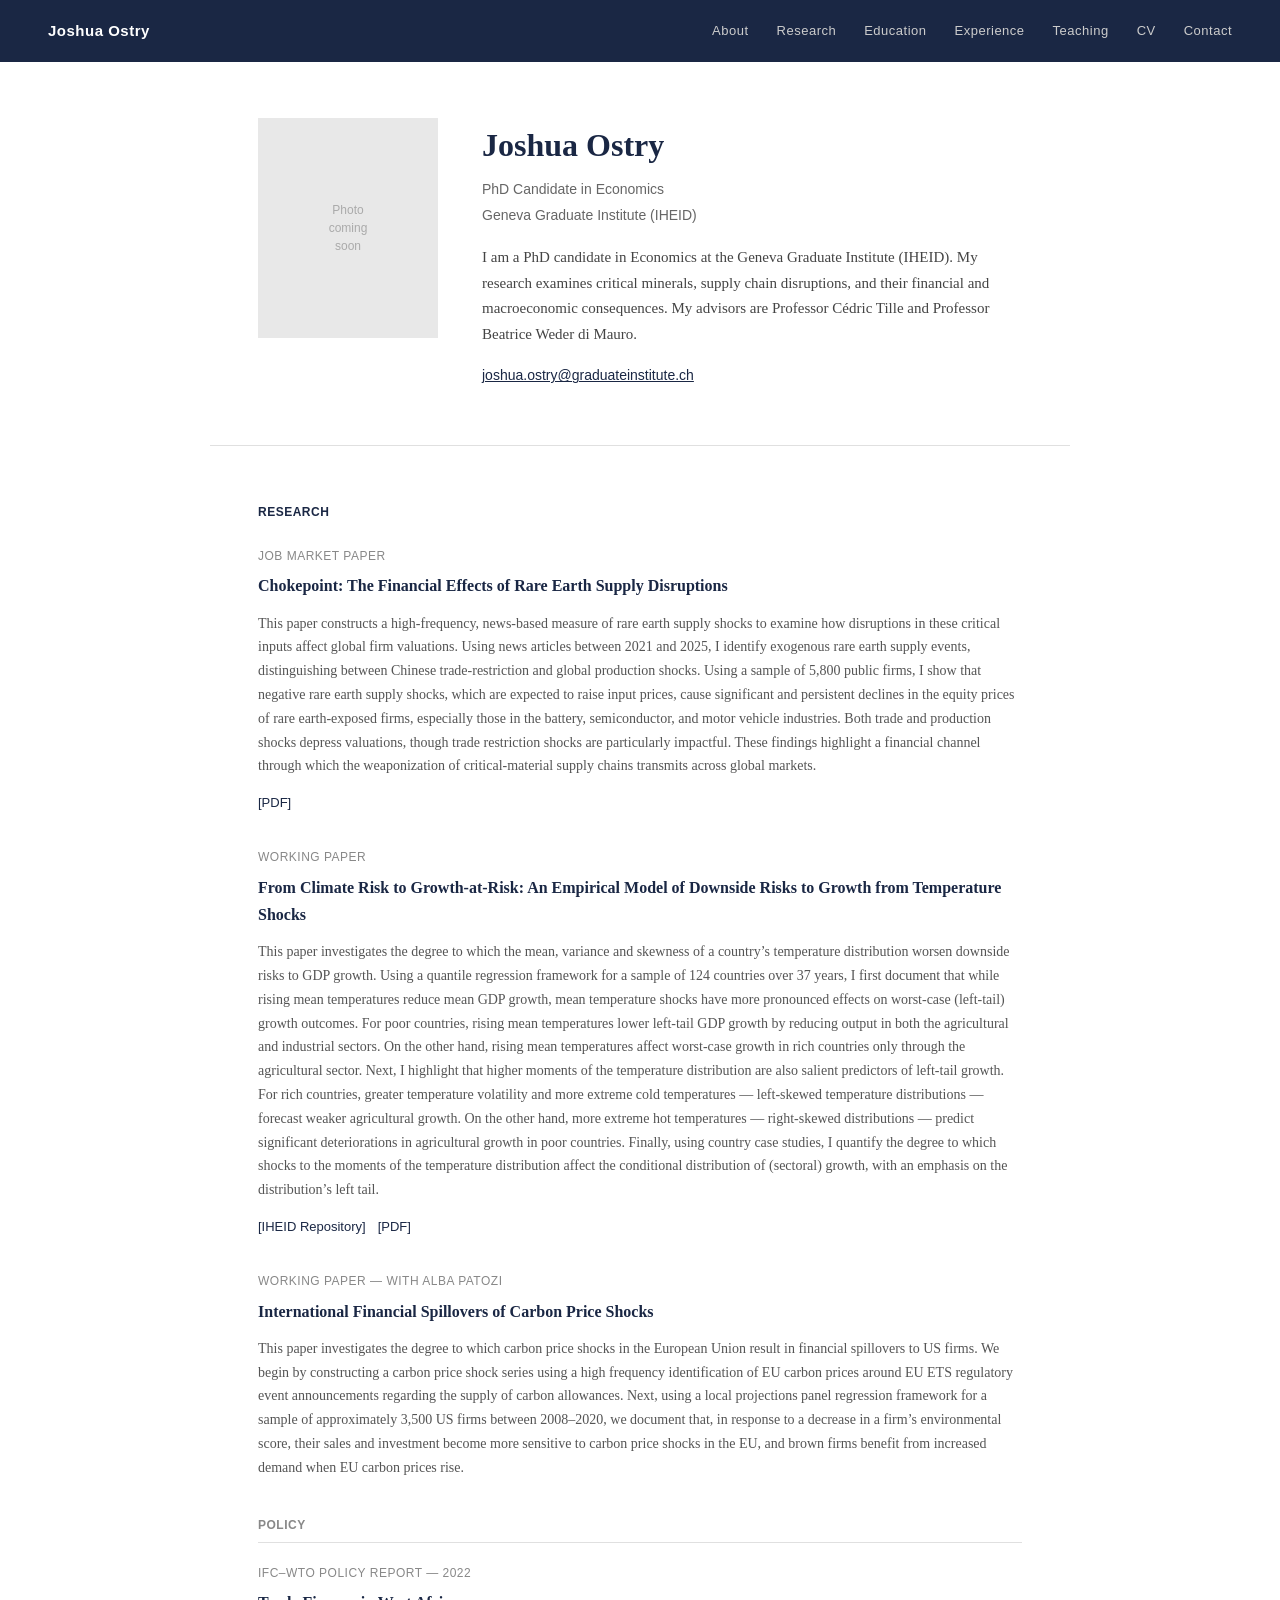
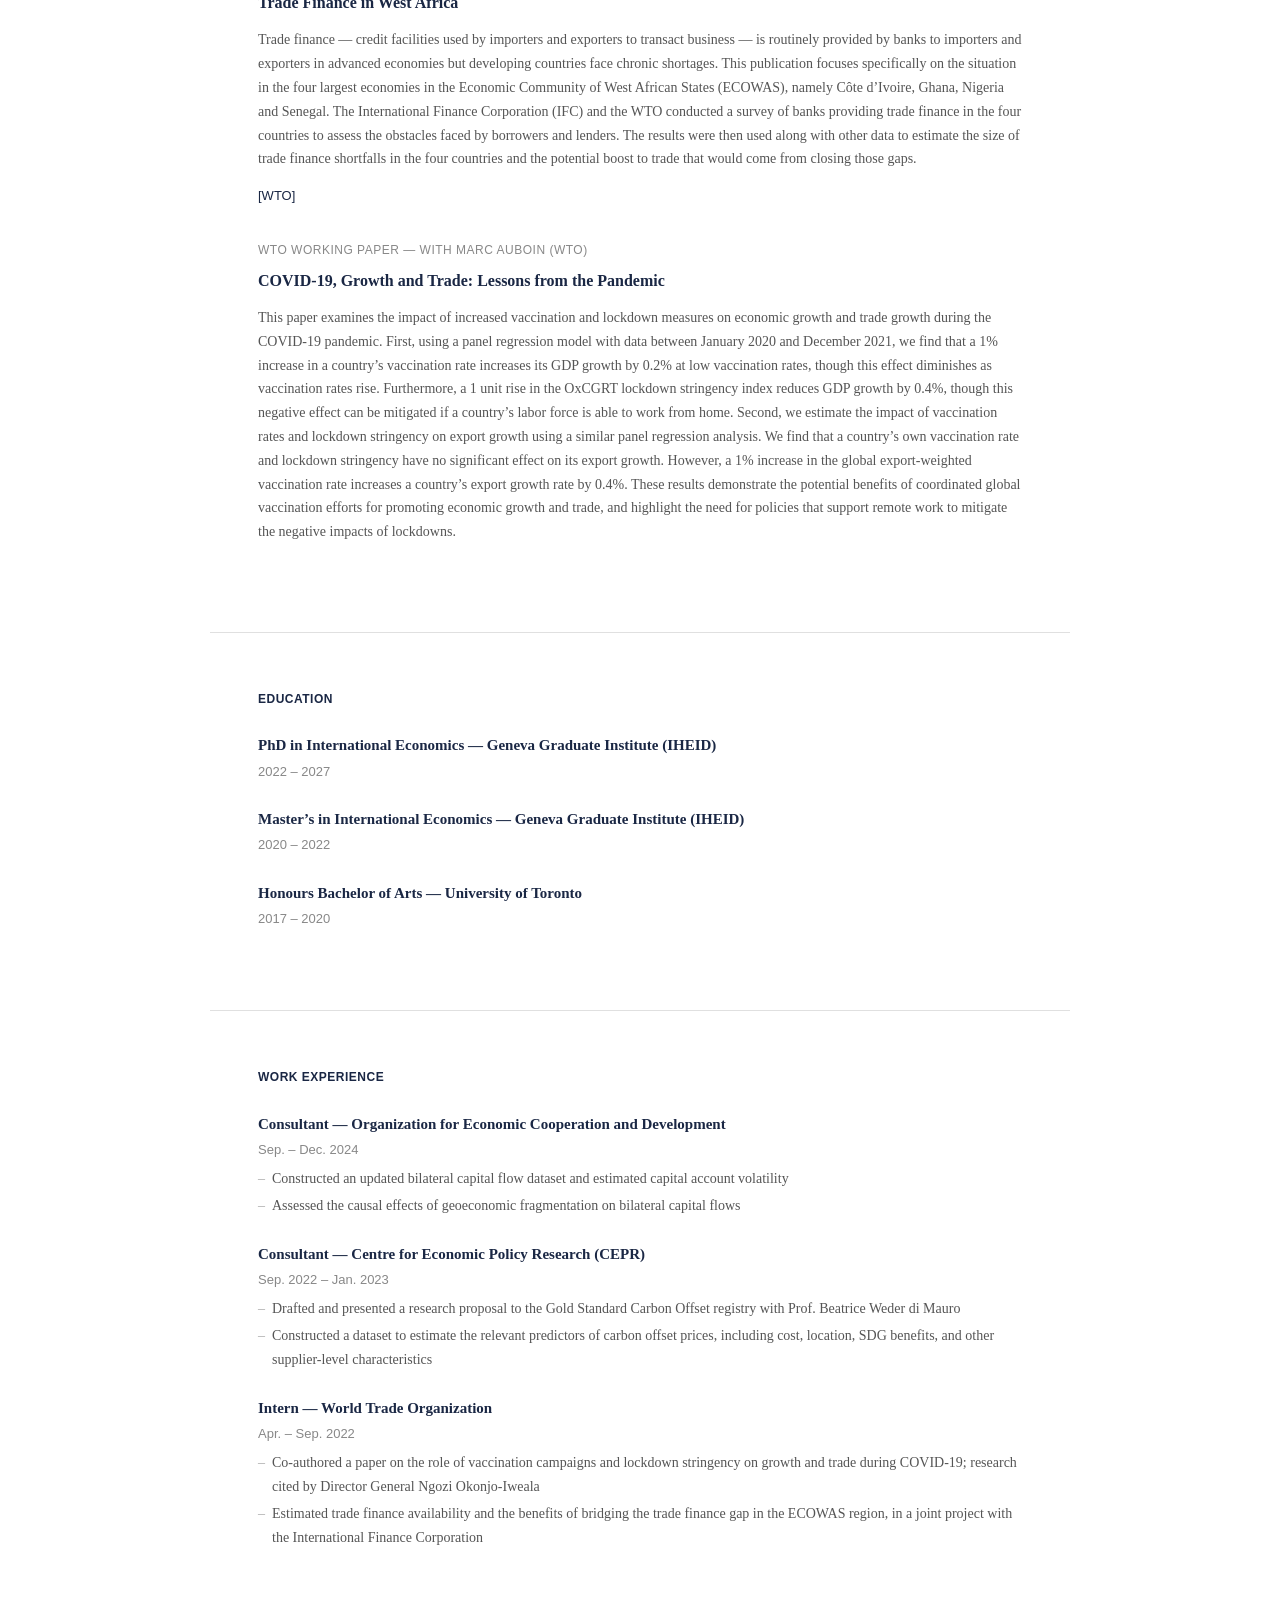
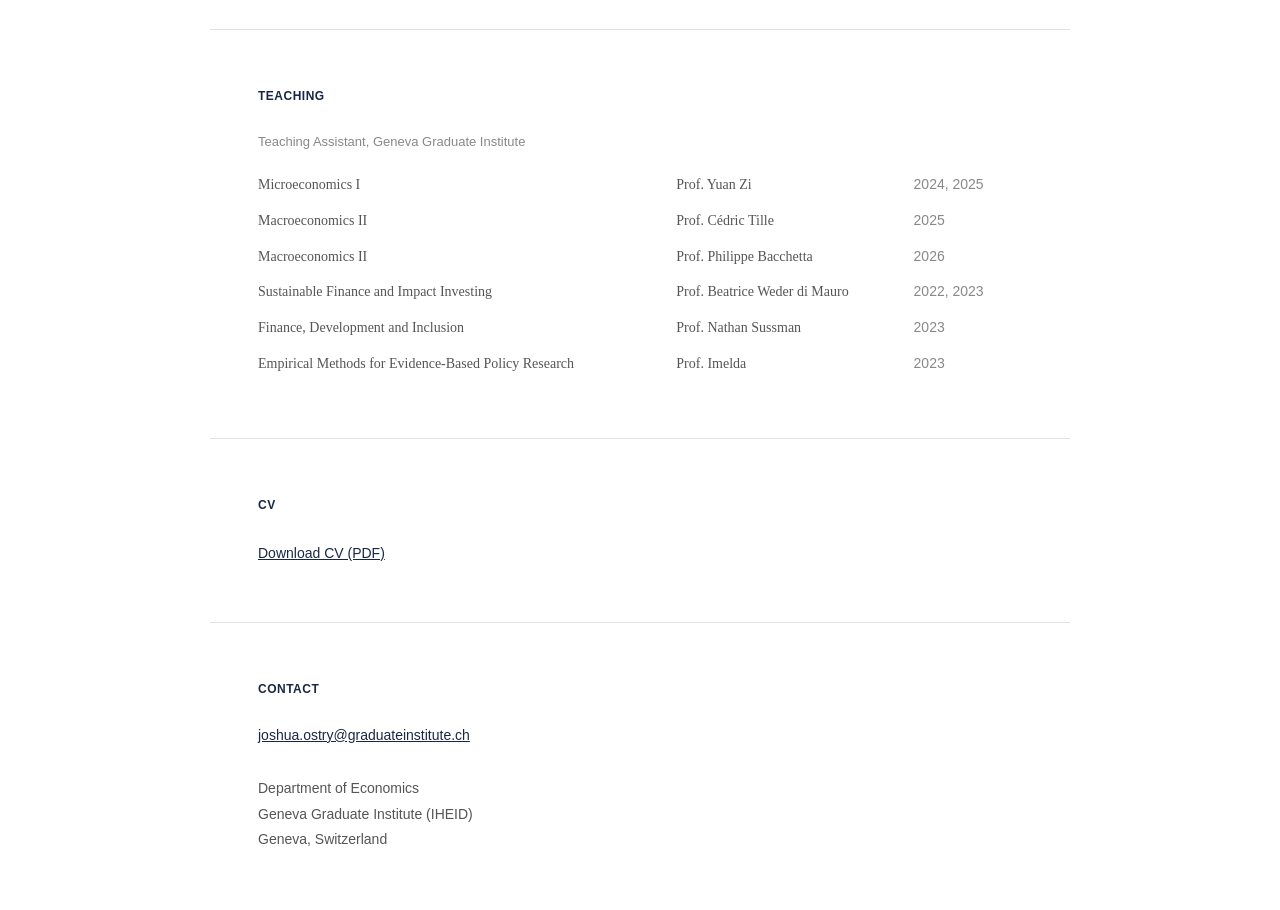
==== index.html @ e39e72b4 "Add files via upload" ====
<!DOCTYPE html>
<html lang="en">
<head>
    <meta charset="UTF-8">
    <meta name="viewport" content="width=device-width, initial-scale=1.0">
    <title>Joshua Ostry</title>
    <link rel="stylesheet" href="style.css">
    <link rel="apple-touch-icon" sizes="180x180" href="favicon_io/apple-touch-icon.png">
    <link rel="icon" type="image/png" sizes="32x32" href="favicon_io/favicon-32x32.png">
    <link rel="icon" type="image/png" sizes="16x16" href="favicon_io/favicon-16x16.png">
    <link rel="manifest" href="favicon_io/site.webmanifest">
</head>
<body>

<nav>
    <span class="nav-name">Joshua Ostry</span>
    <div class="nav-links">
        <a href="#about">About</a>
        <a href="#research">Research</a>
        <a href="#education">Education</a>
        <a href="#experience">Experience</a>
        <a href="#teaching">Teaching</a>
        <a href="#cv">CV</a>
        <a href="#contact">Contact</a>
    </div>
</nav>

<section id="about">
    <div class="about-container">
        <div class="photo-placeholder">Photo<br>coming<br>soon</div>
        <div class="bio">
            <h1>Joshua Ostry</h1>
            <p class="subtitle">PhD Candidate in Economics</p>
            <p class="subtitle">Geneva Graduate Institute (IHEID)</p>
            <p class="bio-text">
                I am a PhD candidate in Economics at the Geneva Graduate Institute (IHEID).
                My research examines critical minerals, supply chain disruptions, and their
                financial and macroeconomic consequences. My advisors are
                Professor C&eacute;dric Tille and Professor Beatrice Weder di Mauro.
            </p>
            <p class="bio-contact">
                <a href="mailto:joshua.ostry@graduateinstitute.ch">joshua.ostry@graduateinstitute.ch</a>
            </p>
        </div>
    </div>
</section>

<hr class="divider">

<section id="research">
    <h2>Research</h2>

    <div class="paper">
        <p class="paper-label">Job Market Paper</p>
        <p class="paper-title">Chokepoint: The Financial Effects of Rare Earth Supply Disruptions</p>
        <p class="abstract">
            This paper constructs a high-frequency, news-based measure of rare earth supply shocks
            to examine how disruptions in these critical inputs affect global firm valuations. Using
            news articles between 2021 and 2025, I identify exogenous rare earth supply events,
            distinguishing between Chinese trade-restriction and global production shocks. Using a
            sample of 5,800 public firms, I show that negative rare earth supply shocks, which are
            expected to raise input prices, cause significant and persistent declines in the equity
            prices of rare earth-exposed firms, especially those in the battery, semiconductor, and
            motor vehicle industries. Both trade and production shocks depress valuations, though
            trade restriction shocks are particularly impactful. These findings highlight a financial
            channel through which the weaponization of critical-material supply chains transmits
            across global markets.
        </p>
        <p class="paper-links"><a href="https://ideas.repec.org/p/gii/giihei/heidwp10-2026.html" target="_blank">[PDF]</a></p>
    </div>

    <div class="paper">
        <p class="paper-label">Working Paper</p>
        <p class="paper-title">From Climate Risk to Growth-at-Risk: An Empirical Model of Downside Risks to Growth from Temperature Shocks</p>
        <p class="abstract">
            This paper investigates the degree to which the mean, variance and skewness of a country&rsquo;s temperature distribution worsen downside risks to GDP growth. Using a quantile regression framework for a sample of 124 countries over 37 years, I first document that while rising mean temperatures reduce mean GDP growth, mean temperature shocks have more pronounced effects on worst-case (left-tail) growth outcomes. For poor countries, rising mean temperatures lower left-tail GDP growth by reducing output in both the agricultural and industrial sectors. On the other hand, rising mean temperatures affect worst-case growth in rich countries only through the agricultural sector. Next, I highlight that higher moments of the temperature distribution are also salient predictors of left-tail growth. For rich countries, greater temperature volatility and more extreme cold temperatures &mdash; left-skewed temperature distributions &mdash; forecast weaker agricultural growth. On the other hand, more extreme hot temperatures &mdash; right-skewed distributions &mdash; predict significant deteriorations in agricultural growth in poor countries. Finally, using country case studies, I quantify the degree to which shocks to the moments of the temperature distribution affect the conditional distribution of (sectoral) growth, with an emphasis on the distribution&rsquo;s left tail.
        </p>
        <p class="paper-links">
            <a href="https://repository.graduateinstitute.ch/record/300613" target="_blank">[IHEID Repository]</a>
            &nbsp;&nbsp;<a href="From Climate Risk to Growth-at-Risk.pdf" target="_blank">[PDF]</a>
        </p>
    </div>

    <div class="paper">
        <p class="paper-label">Working Paper &mdash; with Alba Patozi</p>
        <p class="paper-title">International Financial Spillovers of Carbon Price Shocks</p>
        <p class="abstract">
            This paper investigates the degree to which carbon price shocks in the European Union result in financial spillovers to US firms. We begin by constructing a carbon price shock series using a high frequency identification of EU carbon prices around EU ETS regulatory event announcements regarding the supply of carbon allowances. Next, using a local projections panel regression framework for a sample of approximately 3,500 US firms between 2008&ndash;2020, we document that, in response to a decrease in a firm&rsquo;s environmental score, their sales and investment become more sensitive to carbon price shocks in the EU, and brown firms benefit from increased demand when EU carbon prices rise.
        </p>
    </div>

    <h3 class="research-subsection">Policy</h3>

    <div class="paper">
        <p class="paper-label">IFC&ndash;WTO Policy Report &mdash; 2022</p>
        <p class="paper-title">Trade Finance in West Africa</p>
        <p class="abstract">Trade finance &mdash; credit facilities used by importers and exporters to transact business &mdash; is routinely provided by banks to importers and exporters in advanced economies but developing countries face chronic shortages. This publication focuses specifically on the situation in the four largest economies in the Economic Community of West African States (ECOWAS), namely C&ocirc;te d&rsquo;Ivoire, Ghana, Nigeria and Senegal. The International Finance Corporation (IFC) and the WTO conducted a survey of banks providing trade finance in the four countries to assess the obstacles faced by borrowers and lenders. The results were then used along with other data to estimate the size of trade finance shortfalls in the four countries and the potential boost to trade that would come from closing those gaps.</p>
        <p class="paper-links"><a href="https://www.wto.org/english/res_e/publications_e/tfinwestafrica_e.htm" target="_blank">[WTO]</a></p>
    </div>

    <div class="paper">
        <p class="paper-label">WTO Working Paper &mdash; with Marc Auboin (WTO)</p>
        <p class="paper-title">COVID-19, Growth and Trade: Lessons from the Pandemic</p>
        <p class="abstract">
            This paper examines the impact of increased vaccination and lockdown measures on economic growth and trade growth during the COVID-19 pandemic. First, using a panel regression model with data between January 2020 and December 2021, we find that a 1% increase in a country&rsquo;s vaccination rate increases its GDP growth by 0.2% at low vaccination rates, though this effect diminishes as vaccination rates rise. Furthermore, a 1 unit rise in the OxCGRT lockdown stringency index reduces GDP growth by 0.4%, though this negative effect can be mitigated if a country&rsquo;s labor force is able to work from home. Second, we estimate the impact of vaccination rates and lockdown stringency on export growth using a similar panel regression analysis. We find that a country&rsquo;s own vaccination rate and lockdown stringency have no significant effect on its export growth. However, a 1% increase in the global export-weighted vaccination rate increases a country&rsquo;s export growth rate by 0.4%. These results demonstrate the potential benefits of coordinated global vaccination efforts for promoting economic growth and trade, and highlight the need for policies that support remote work to mitigate the negative impacts of lockdowns.
        </p>
    </div>
</section>

<hr class="divider">

<section id="education">
    <h2>Education</h2>

    <div class="edu-entry">
        <p class="edu-degree">PhD in International Economics &mdash; Geneva Graduate Institute (IHEID)</p>
        <p class="edu-meta">2022 &ndash; 2027</p>
    </div>

    <div class="edu-entry">
        <p class="edu-degree">Master&rsquo;s in International Economics &mdash; Geneva Graduate Institute (IHEID)</p>
        <p class="edu-meta">2020 &ndash; 2022</p>
    </div>

    <div class="edu-entry">
        <p class="edu-degree">Honours Bachelor of Arts &mdash; University of Toronto</p>
        <p class="edu-meta">2017 &ndash; 2020</p>
    </div>
</section>

<hr class="divider">

<section id="experience">
    <h2>Work Experience</h2>

    <div class="edu-entry">
        <p class="edu-degree">Consultant &mdash; Organization for Economic Cooperation and Development</p>
        <p class="edu-meta">Sep. &ndash; Dec. 2024</p>
        <ul class="edu-details">
            <li>Constructed an updated bilateral capital flow dataset and estimated capital account volatility</li>
            <li>Assessed the causal effects of geoeconomic fragmentation on bilateral capital flows</li>
        </ul>
    </div>

    <div class="edu-entry">
        <p class="edu-degree">Consultant &mdash; Centre for Economic Policy Research (CEPR)</p>
        <p class="edu-meta">Sep. 2022 &ndash; Jan. 2023</p>
        <ul class="edu-details">
            <li>Drafted and presented a research proposal to the Gold Standard Carbon Offset registry with Prof. Beatrice Weder di Mauro</li>
            <li>Constructed a dataset to estimate the relevant predictors of carbon offset prices, including cost, location, SDG benefits, and other supplier-level characteristics</li>
        </ul>
    </div>

    <div class="edu-entry">
        <p class="edu-degree">Intern &mdash; World Trade Organization</p>
        <p class="edu-meta">Apr. &ndash; Sep. 2022</p>
        <ul class="edu-details">
            <li>Co-authored a paper on the role of vaccination campaigns and lockdown stringency on growth and trade during COVID-19; research cited by Director General Ngozi Okonjo-Iweala</li>
            <li>Estimated trade finance availability and the benefits of bridging the trade finance gap in the ECOWAS region, in a joint project with the International Finance Corporation</li>
        </ul>
    </div>
</section>

<hr class="divider">

<section id="teaching">
    <h2>Teaching</h2>
    <p class="teaching-role">Teaching Assistant, Geneva Graduate Institute</p>
    <table class="teaching-table">
        <tr>
            <td>Microeconomics I</td>
            <td>Prof. Yuan Zi</td>
            <td>2024, 2025</td>
        </tr>
        <tr>
            <td>Macroeconomics II</td>
            <td>Prof. C&eacute;dric Tille</td>
            <td>2025</td>
        </tr>
        <tr>
            <td>Macroeconomics II</td>
            <td>Prof. Philippe Bacchetta</td>
            <td>2026</td>
        </tr>
        <tr>
            <td>Sustainable Finance and Impact Investing</td>
            <td>Prof. Beatrice Weder di Mauro</td>
            <td>2022, 2023</td>
        </tr>
        <tr>
            <td>Finance, Development and Inclusion</td>
            <td>Prof. Nathan Sussman</td>
            <td>2023</td>
        </tr>
        <tr>
            <td>Empirical Methods for Evidence-Based Policy Research</td>
            <td>Prof. Imelda</td>
            <td>2023</td>
        </tr>
    </table>
</section>

<hr class="divider">

<section id="cv">
    <h2>CV</h2>
    <p><a href="cv.pdf" class="cv-link">Download CV (PDF)</a></p>
</section>

<hr class="divider">

<section id="contact">
    <h2>Contact</h2>
    <p><a href="mailto:joshua.ostry@graduateinstitute.ch">joshua.ostry@graduateinstitute.ch</a></p>
    <br>
    <p>Department of Economics</p>
    <p>Geneva Graduate Institute (IHEID)</p>
    <p>Geneva, Switzerland</p>
</section>

</body>
</html>
---- style.css ----
* {
    margin: 0;
    padding: 0;
    box-sizing: border-box;
}

body {
    font-family: Georgia, 'Times New Roman', serif;
    color: #333;
    line-height: 1.7;
    background: #fff;
}

/* Navigation */
nav {
    position: sticky;
    top: 0;
    background: #1a2744;
    padding: 0 48px;
    display: flex;
    align-items: center;
    justify-content: space-between;
    z-index: 100;
}

.nav-name {
    color: #fff;
    font-family: Arial, Helvetica, sans-serif;
    font-size: 15px;
    font-weight: bold;
    letter-spacing: 0.5px;
    padding: 18px 0;
}

.nav-links {
    display: flex;
    gap: 28px;
}

.nav-links a {
    color: #ccc;
    text-decoration: none;
    font-family: Arial, Helvetica, sans-serif;
    font-size: 13px;
    letter-spacing: 0.5px;
    padding: 18px 0;
    display: inline-block;
    transition: color 0.15s;
}

.nav-links a:hover {
    color: #fff;
}

/* Sections */
section {
    max-width: 860px;
    margin: 0 auto;
    padding: 56px 48px;
}

/* About */
.about-container {
    display: flex;
    gap: 44px;
    align-items: flex-start;
}

.photo-placeholder {
    width: 180px;
    min-width: 180px;
    height: 220px;
    background: #e8e8e8;
    display: flex;
    align-items: center;
    justify-content: center;
    color: #aaa;
    font-family: Arial, Helvetica, sans-serif;
    font-size: 12px;
    text-align: center;
    line-height: 1.5;
}

h1 {
    font-size: 2em;
    color: #1a2744;
    margin-bottom: 6px;
}

.subtitle {
    font-family: Arial, Helvetica, sans-serif;
    font-size: 14px;
    color: #666;
    margin-bottom: 2px;
}

.bio-text {
    margin-top: 18px;
    font-size: 15px;
    color: #444;
}

.bio-contact {
    margin-top: 14px;
}

.bio-contact a {
    color: #1a2744;
    font-family: Arial, Helvetica, sans-serif;
    font-size: 14px;
}

/* Divider */
hr.divider {
    border: none;
    border-top: 1px solid #e0e0e0;
    max-width: 860px;
    margin: 0 auto;
}

/* Section headings */
h2 {
    font-size: 1.3em;
    color: #1a2744;
    margin-bottom: 24px;
    font-family: Arial, Helvetica, sans-serif;
    font-weight: bold;
    letter-spacing: 0.5px;
    text-transform: uppercase;
    font-size: 12px;
}

/* Research */
.paper {
    margin-bottom: 32px;
}

.paper-label {
    font-family: Arial, Helvetica, sans-serif;
    font-size: 12px;
    color: #888;
    text-transform: uppercase;
    letter-spacing: 0.5px;
    margin-bottom: 6px;
}

.paper-title {
    font-size: 16px;
    font-weight: bold;
    color: #1a2744;
    margin-bottom: 12px;
}

.abstract {
    font-size: 14px;
    color: #555;
    margin-bottom: 10px;
}

.paper-links a {
    font-family: Arial, Helvetica, sans-serif;
    font-size: 13px;
    color: #1a2744;
    text-decoration: none;
}

.paper-links a:hover {
    text-decoration: underline;
}

/* CV */
.cv-link {
    font-family: Arial, Helvetica, sans-serif;
    font-size: 14px;
    color: #1a2744;
}

/* Research subsection */
.research-subsection {
    font-family: Arial, Helvetica, sans-serif;
    font-size: 12px;
    font-weight: bold;
    color: #888;
    text-transform: uppercase;
    letter-spacing: 0.5px;
    margin-top: 36px;
    margin-bottom: 20px;
    border-bottom: 1px solid #e0e0e0;
    padding-bottom: 6px;
}

/* Education */
.edu-entry {
    margin-bottom: 24px;
}

.edu-degree {
    font-size: 15px;
    font-weight: bold;
    color: #1a2744;
}

.edu-meta {
    font-family: Arial, Helvetica, sans-serif;
    font-size: 13px;
    color: #888;
    margin-top: 2px;
    margin-bottom: 6px;
}

.edu-details {
    list-style: none;
    padding: 0;
}

.edu-details li {
    font-size: 14px;
    color: #555;
    padding-left: 14px;
    position: relative;
    margin-bottom: 3px;
}

.edu-details li::before {
    content: "\2013";
    position: absolute;
    left: 0;
    color: #aaa;
}


/* Teaching */
.teaching-role {
    font-family: Arial, Helvetica, sans-serif;
    font-size: 13px;
    color: #888;
    margin-bottom: 14px;
}

.teaching-table {
    border-collapse: collapse;
    width: 100%;
    font-size: 14px;
}

.teaching-table td {
    padding: 6px 16px 6px 0;
    color: #555;
    vertical-align: top;
}

.teaching-table td:last-child {
    color: #888;
    font-family: Arial, Helvetica, sans-serif;
    white-space: nowrap;
}

/* Contact */
#contact p {
    font-family: Arial, Helvetica, sans-serif;
    font-size: 14px;
    color: #555;
    margin-bottom: 2px;
}

#contact a {
    color: #1a2744;
}
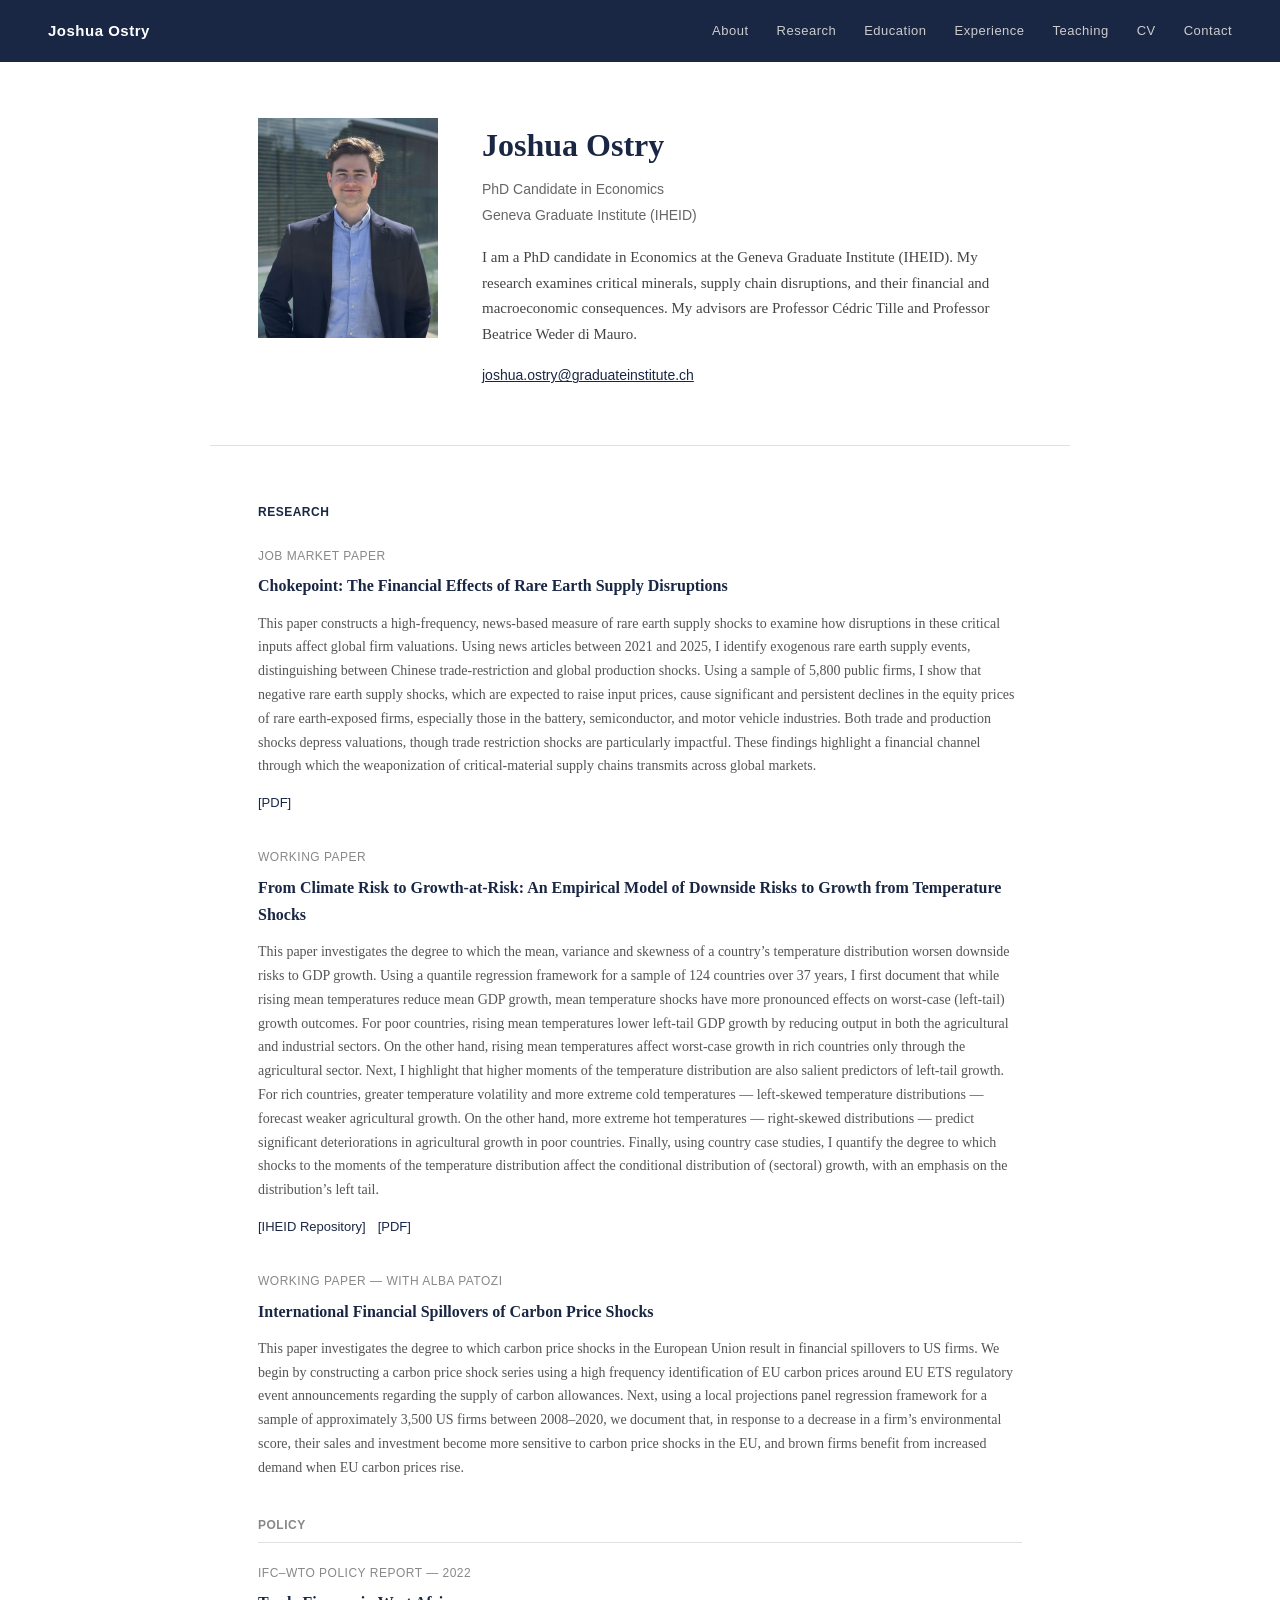
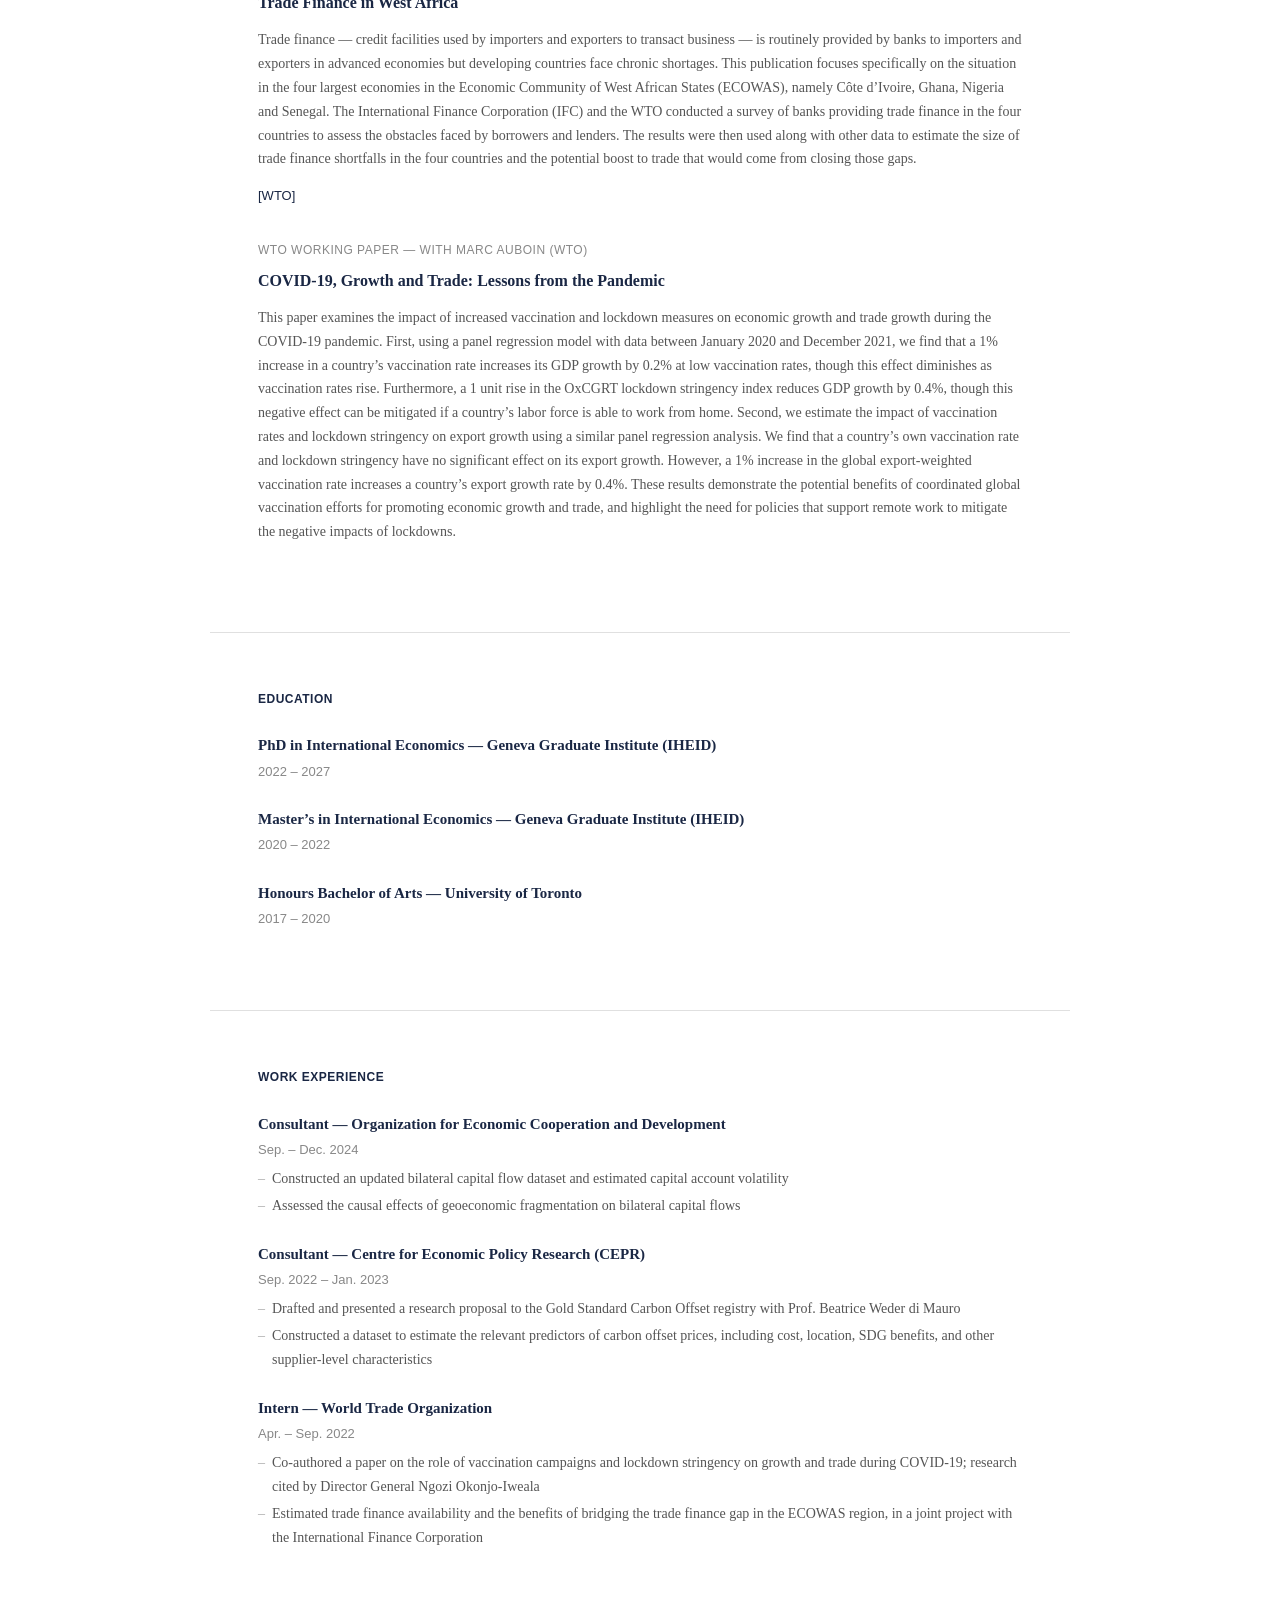
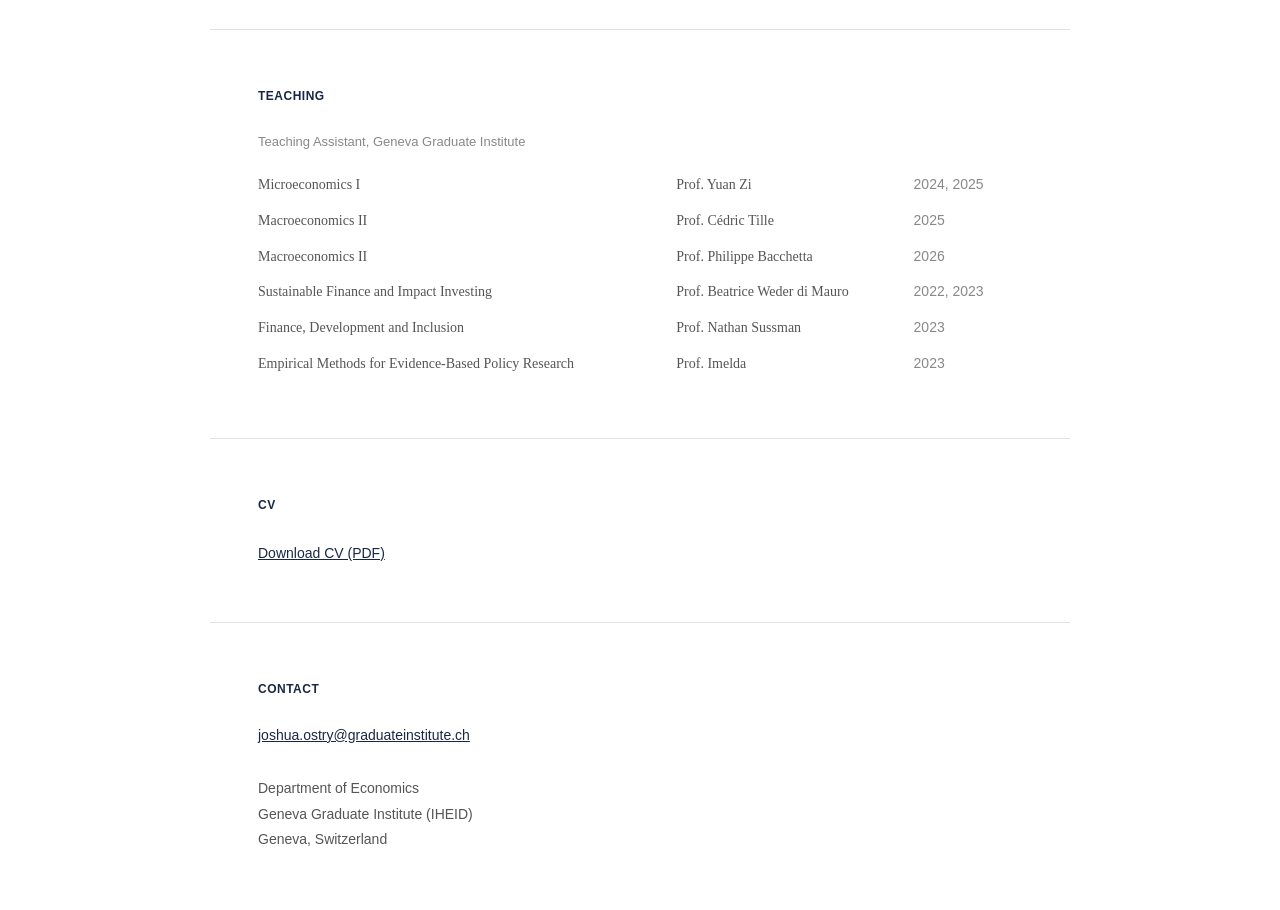
==== commit ea0eb9cb: "Add files via upload" ====
--- a/index.html
+++ b/index.html
@@ -27,7 +27,7 @@
 
 <section id="about">
     <div class="about-container">
-        <div class="photo-placeholder">Photo<br>coming<br>soon</div>
+        <img src="photo.jpg" alt="Joshua Ostry" class="photo">
         <div class="bio">
             <h1>Joshua Ostry</h1>
             <p class="subtitle">PhD Candidate in Economics</p>
--- a/style.css
+++ b/style.css
@@ -66,19 +66,11 @@
     align-items: flex-start;
 }
 
-.photo-placeholder {
+.photo {
     width: 180px;
     min-width: 180px;
     height: 220px;
-    background: #e8e8e8;
-    display: flex;
-    align-items: center;
-    justify-content: center;
-    color: #aaa;
-    font-family: Arial, Helvetica, sans-serif;
-    font-size: 12px;
-    text-align: center;
-    line-height: 1.5;
+    object-fit: cover;
 }
 
 h1 {
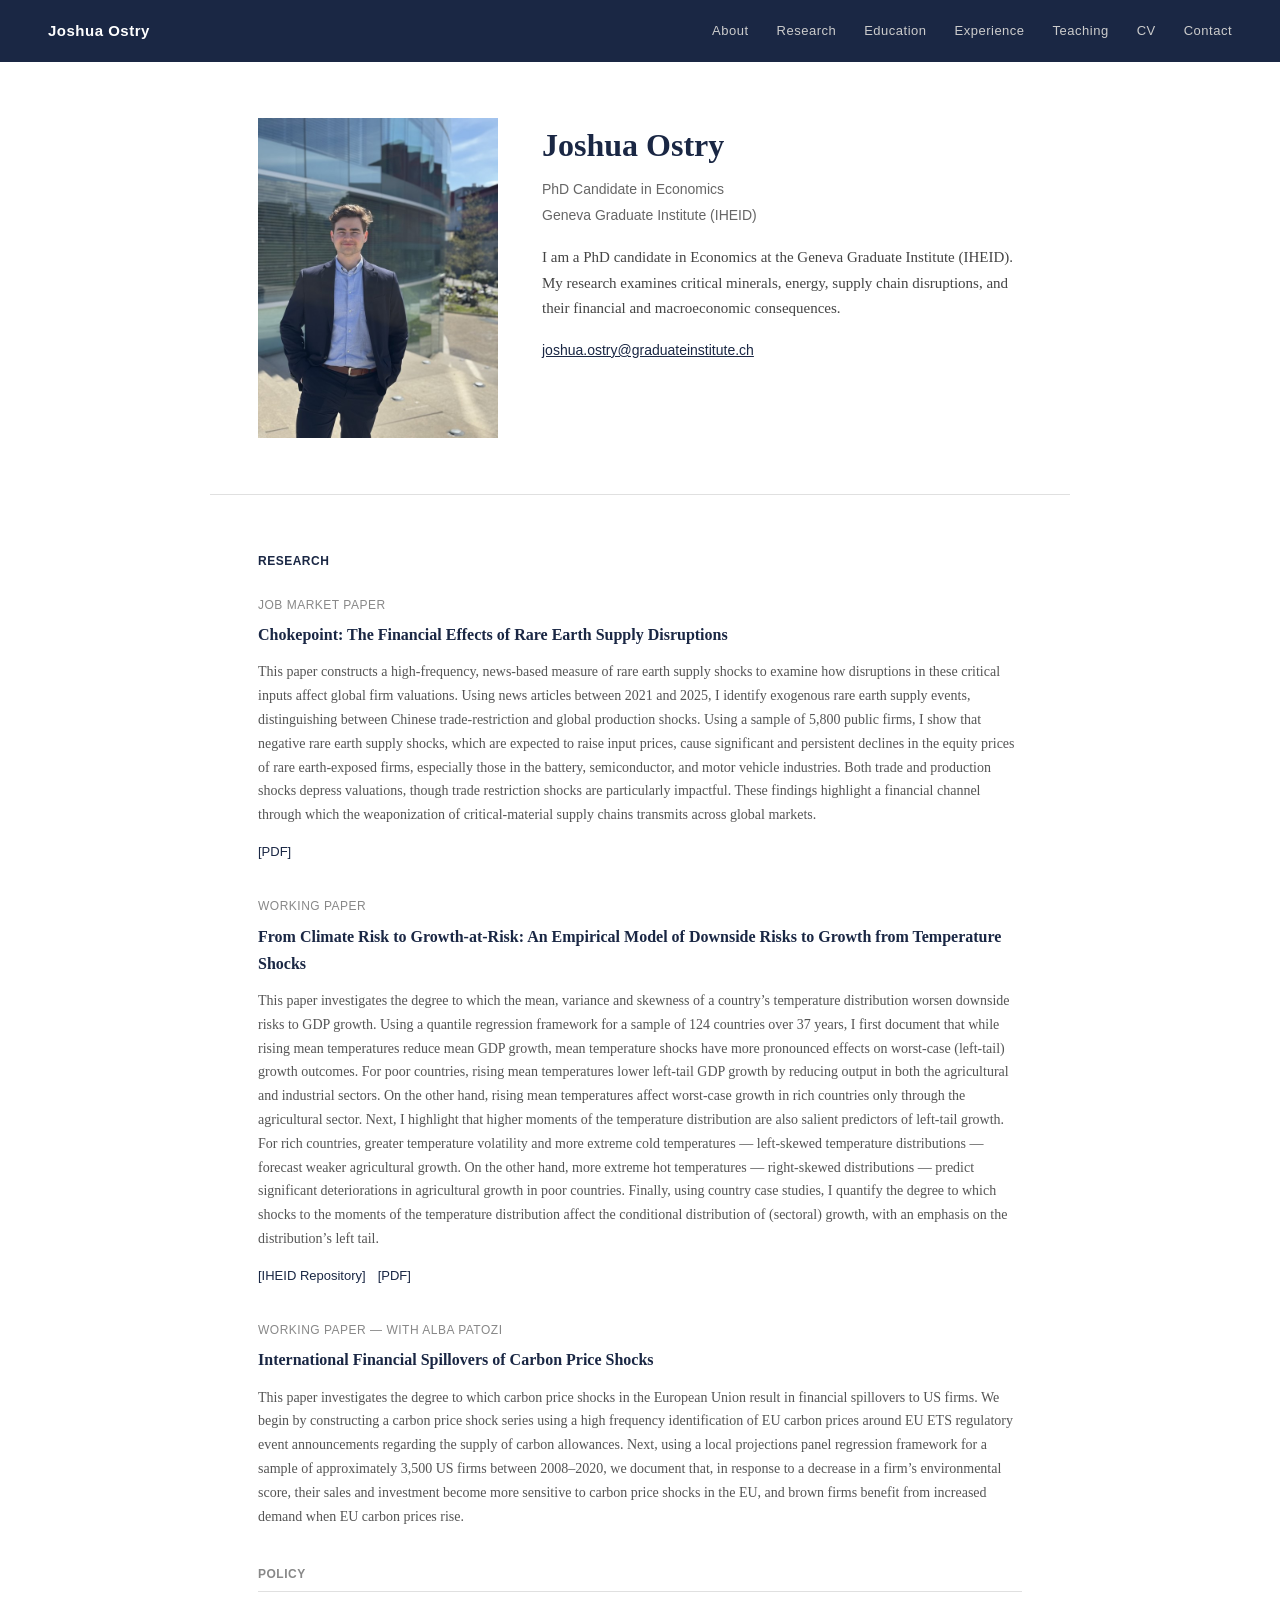
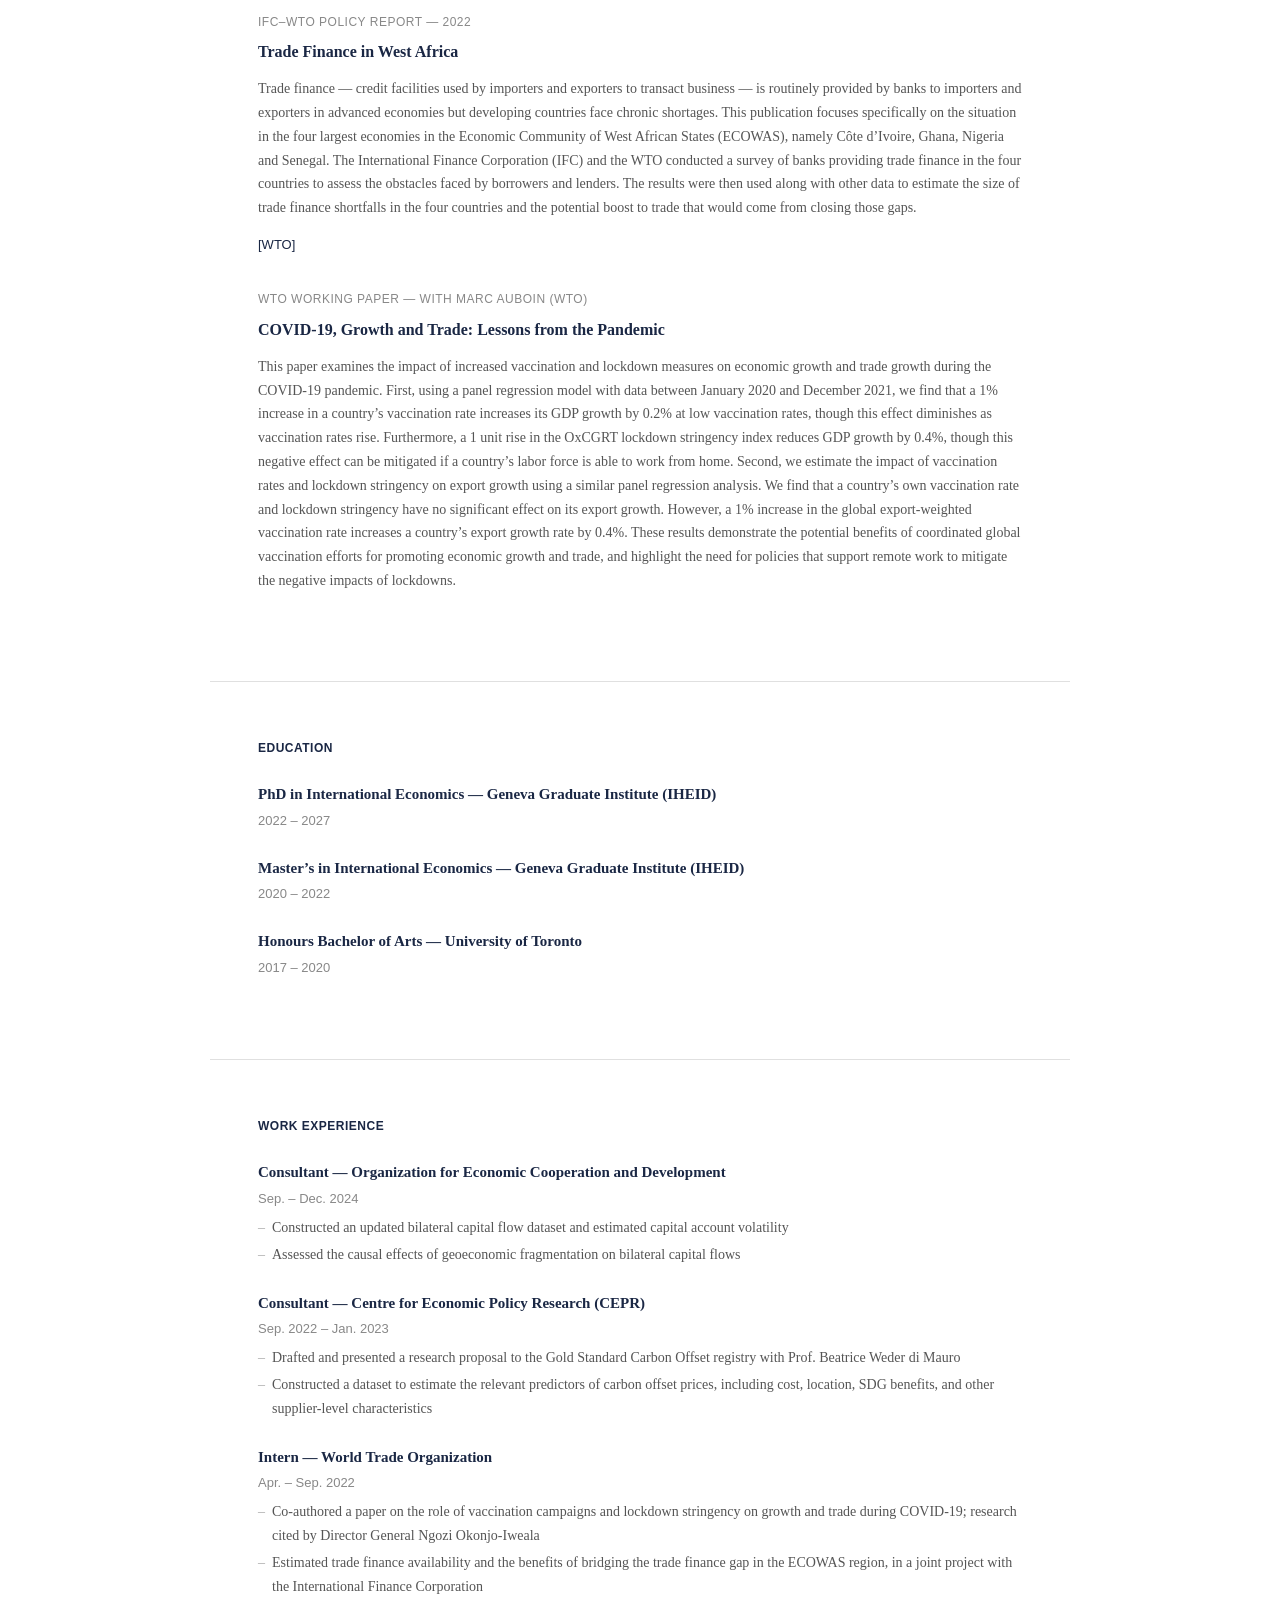
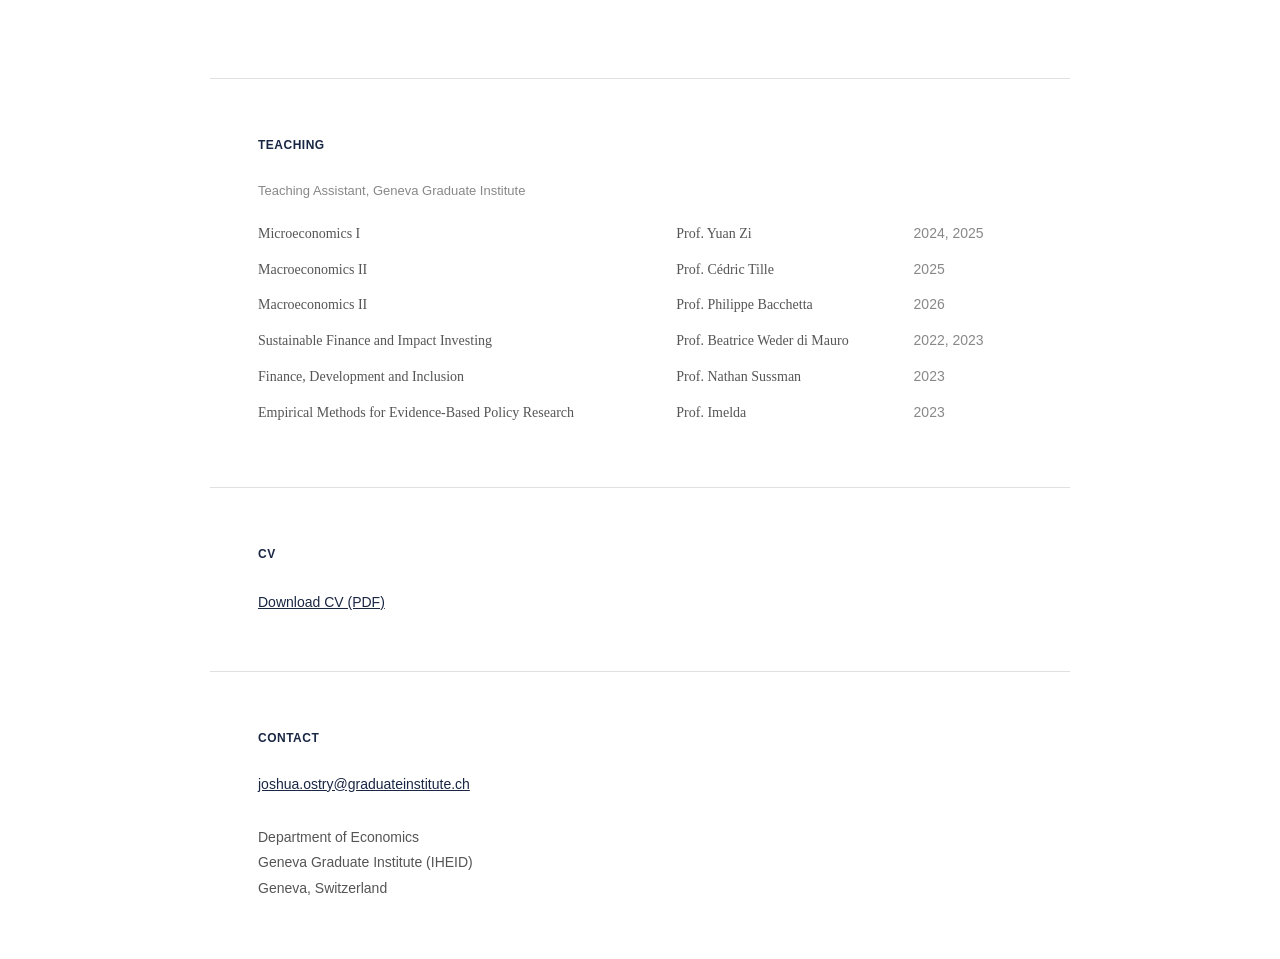
==== commit 04eab18e: "Add files via upload" ====
--- a/index.html
+++ b/index.html
@@ -34,9 +34,8 @@
             <p class="subtitle">Geneva Graduate Institute (IHEID)</p>
             <p class="bio-text">
                 I am a PhD candidate in Economics at the Geneva Graduate Institute (IHEID).
-                My research examines critical minerals, supply chain disruptions, and their
-                financial and macroeconomic consequences. My advisors are
-                Professor C&eacute;dric Tille and Professor Beatrice Weder di Mauro.
+                My research examines critical minerals, energy, supply chain disruptions, and their
+                financial and macroeconomic consequences.
             </p>
             <p class="bio-contact">
                 <a href="mailto:joshua.ostry@graduateinstitute.ch">joshua.ostry@graduateinstitute.ch</a>
--- a/style.css
+++ b/style.css
@@ -67,10 +67,9 @@
 }
 
 .photo {
-    width: 180px;
-    min-width: 180px;
-    height: 220px;
-    object-fit: cover;
+    width: 240px;
+    min-width: 240px;
+    height: auto;
 }
 
 h1 {
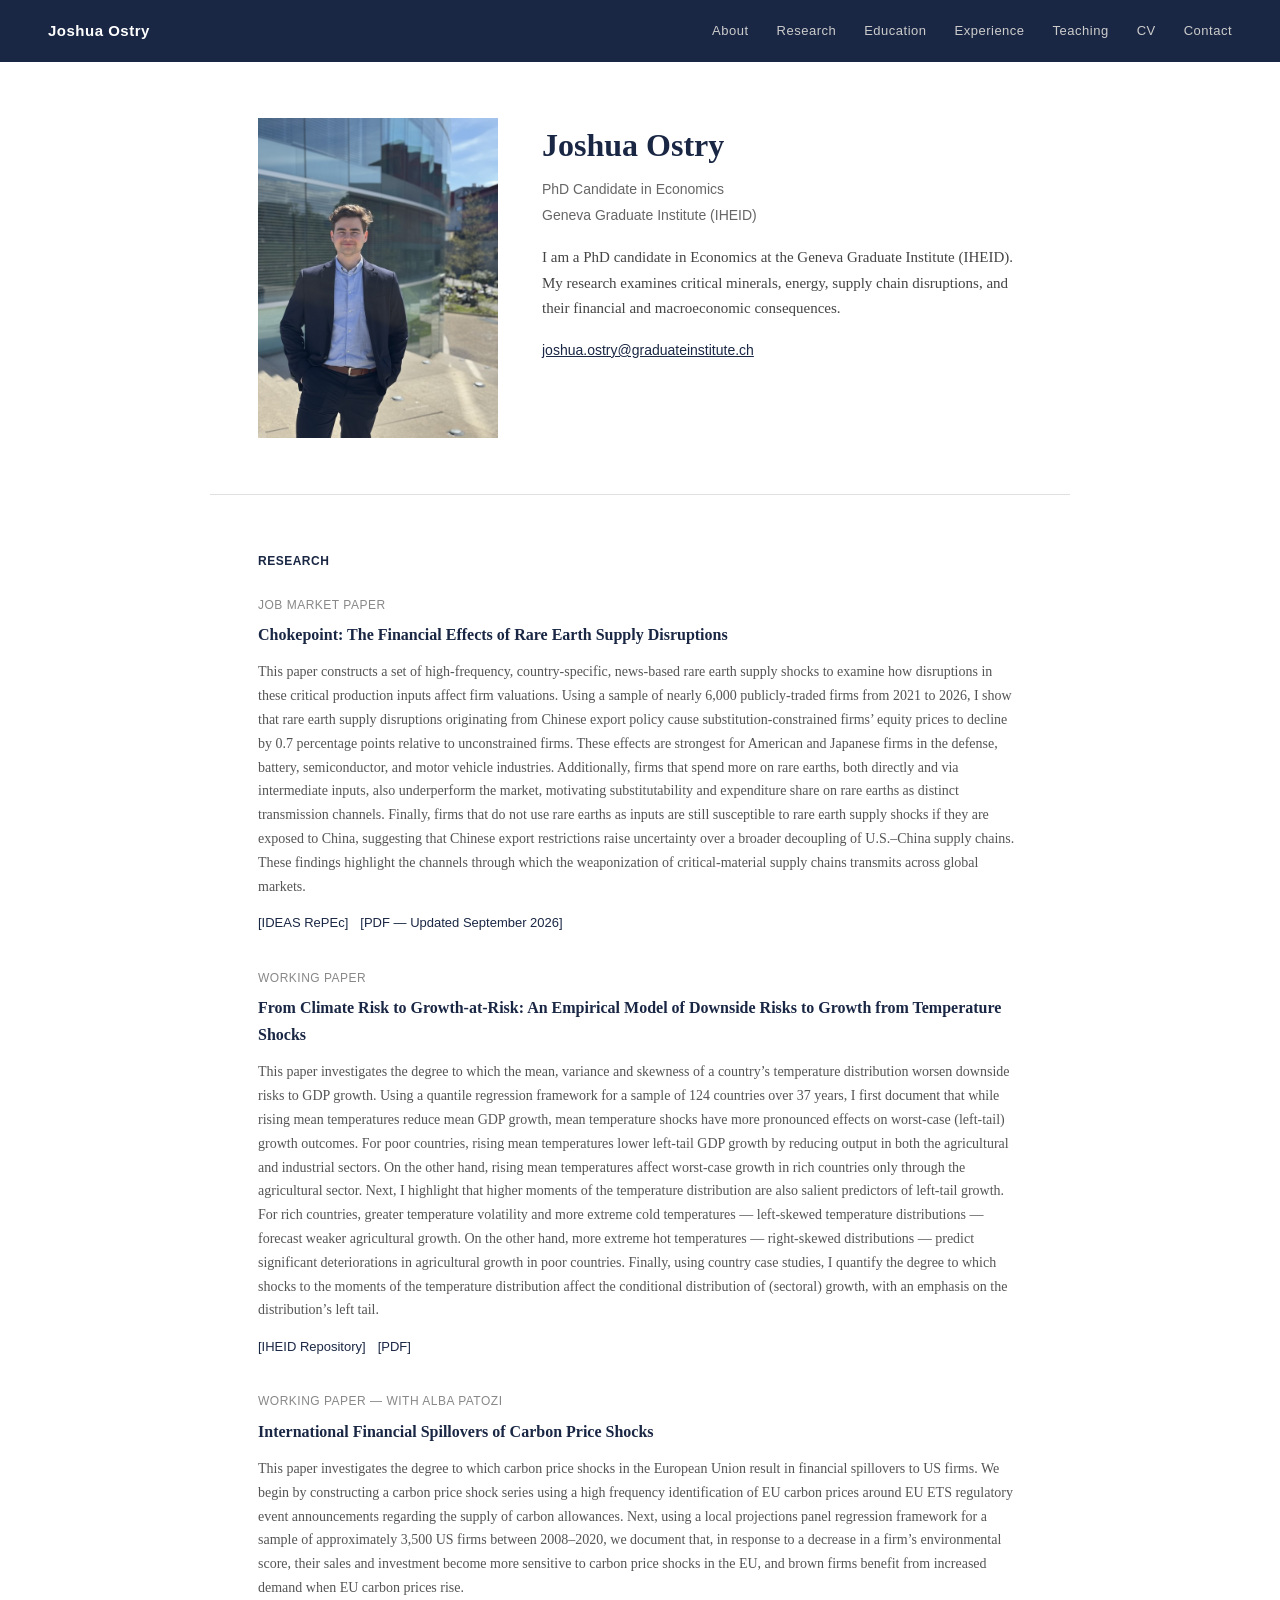
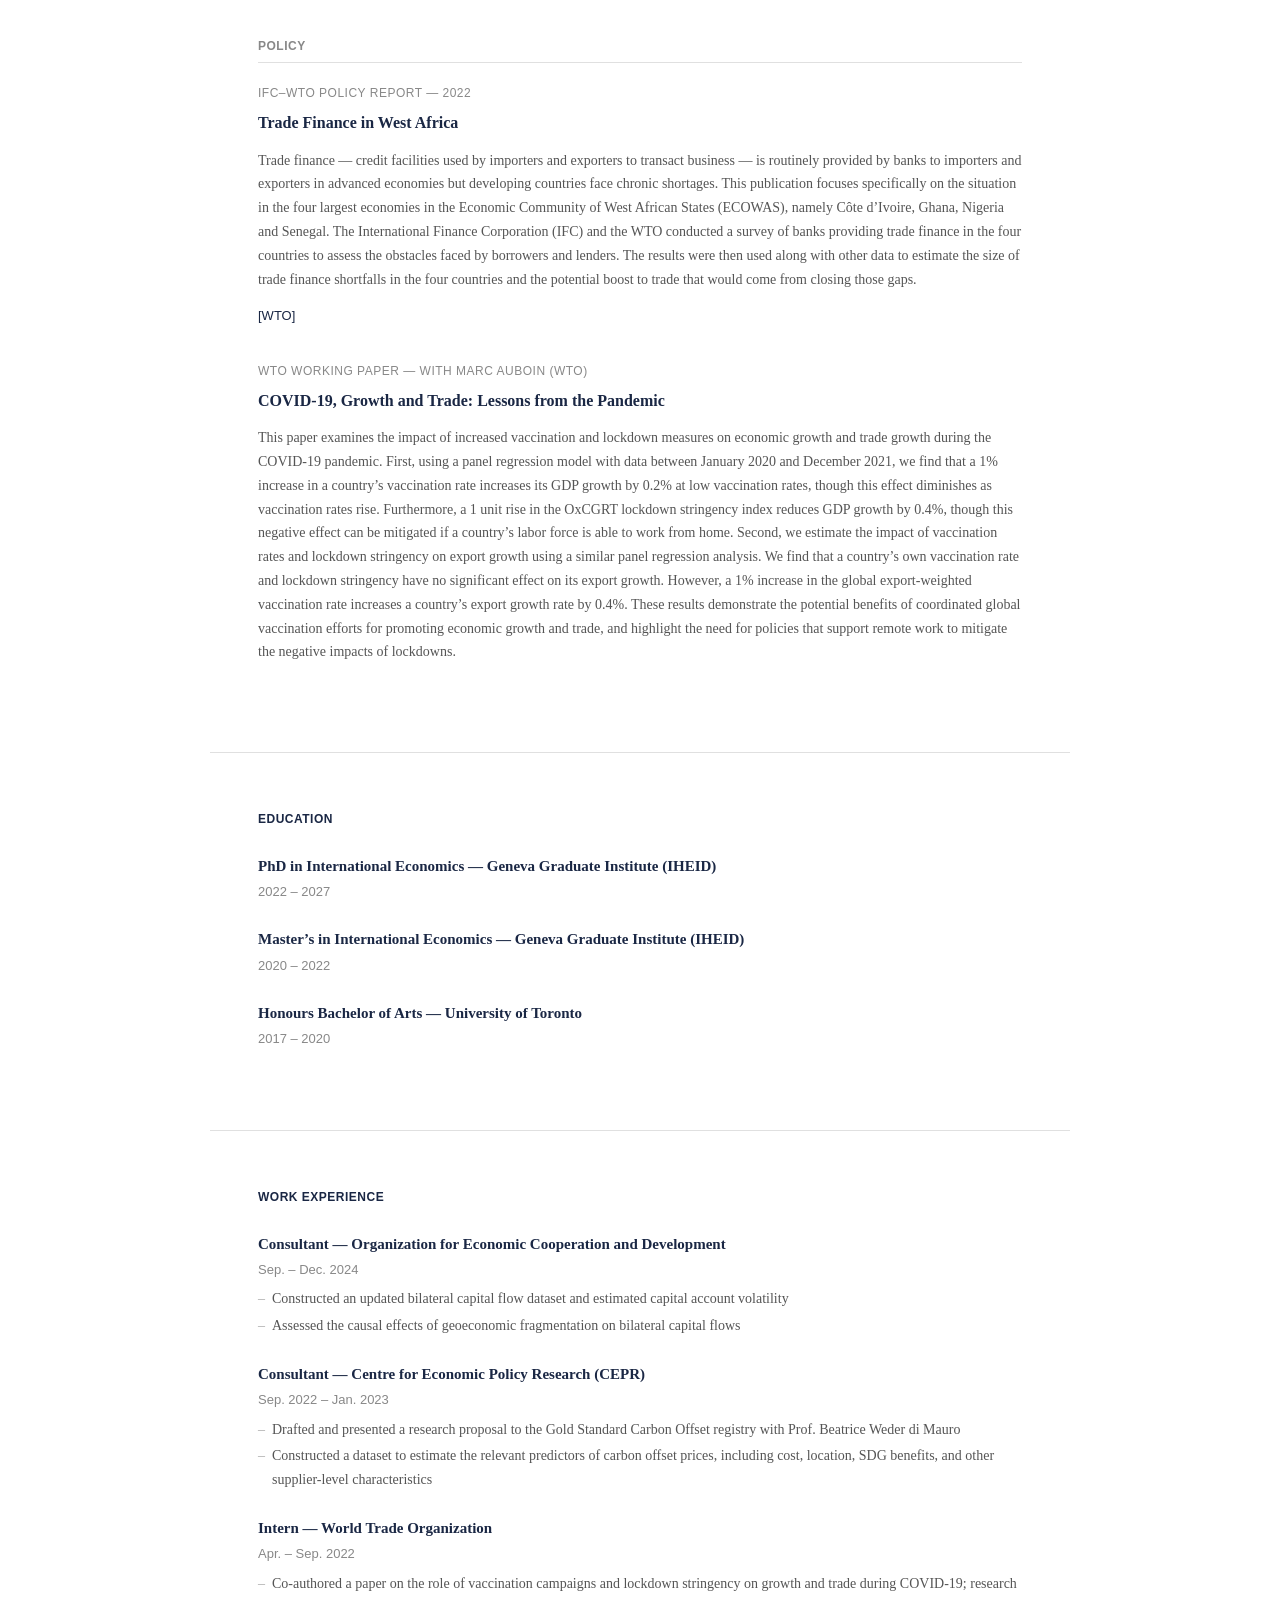
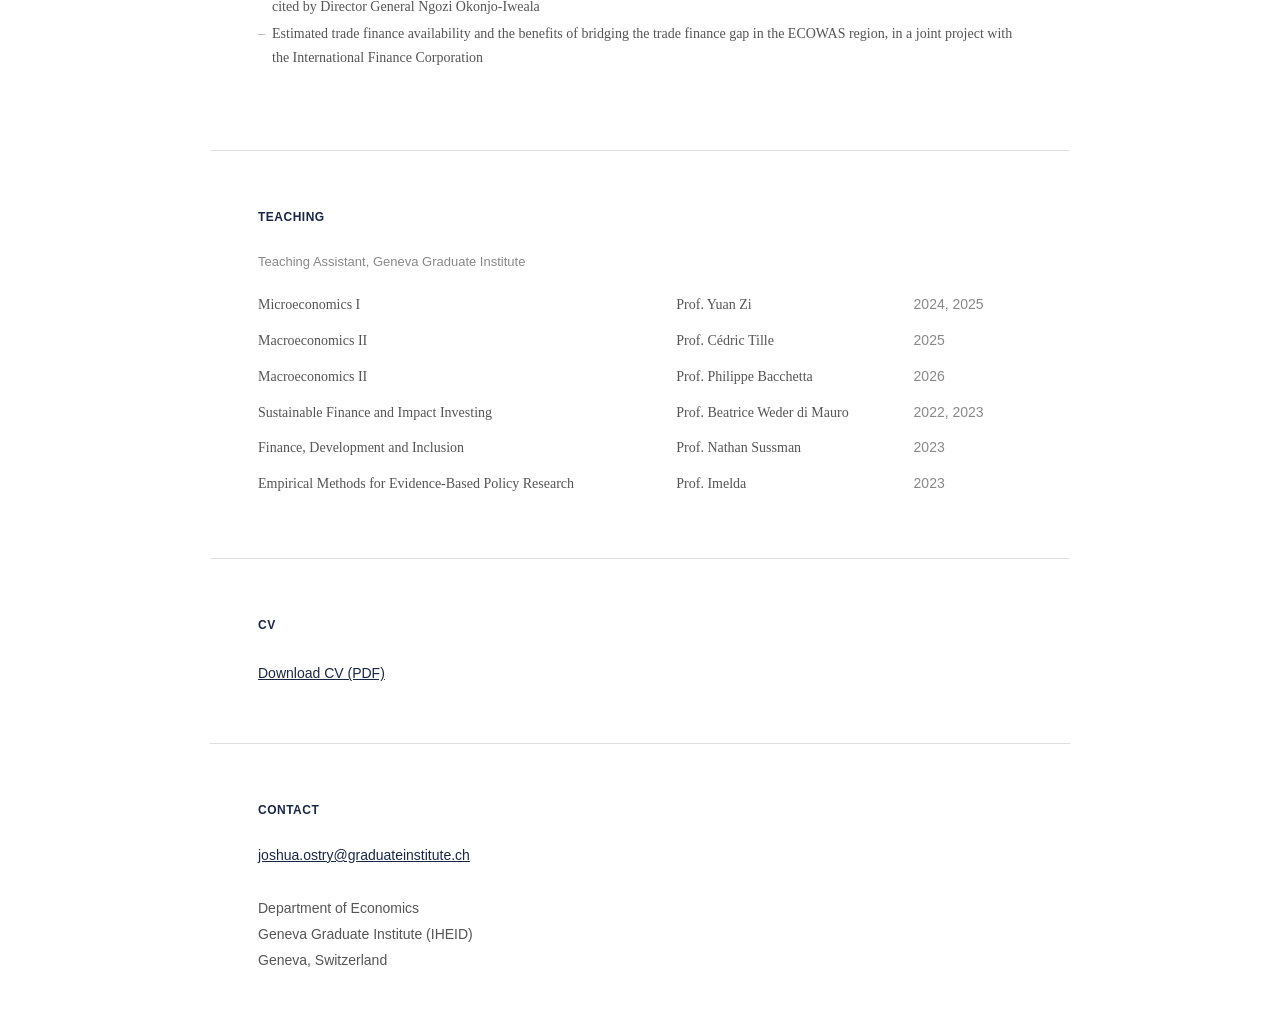
==== commit 505885d2: "Add files via upload" ====
--- a/index.html
+++ b/index.html
@@ -53,19 +53,26 @@
         <p class="paper-label">Job Market Paper</p>
         <p class="paper-title">Chokepoint: The Financial Effects of Rare Earth Supply Disruptions</p>
         <p class="abstract">
-            This paper constructs a high-frequency, news-based measure of rare earth supply shocks
-            to examine how disruptions in these critical inputs affect global firm valuations. Using
-            news articles between 2021 and 2025, I identify exogenous rare earth supply events,
-            distinguishing between Chinese trade-restriction and global production shocks. Using a
-            sample of 5,800 public firms, I show that negative rare earth supply shocks, which are
-            expected to raise input prices, cause significant and persistent declines in the equity
-            prices of rare earth-exposed firms, especially those in the battery, semiconductor, and
-            motor vehicle industries. Both trade and production shocks depress valuations, though
-            trade restriction shocks are particularly impactful. These findings highlight a financial
-            channel through which the weaponization of critical-material supply chains transmits
-            across global markets.
-        </p>
-        <p class="paper-links"><a href="https://ideas.repec.org/p/gii/giihei/heidwp10-2026.html" target="_blank">[PDF]</a></p>
+            This paper constructs a set of high-frequency, country-specific, news-based rare earth
+            supply shocks to examine how disruptions in these critical production inputs affect firm
+            valuations. Using a sample of nearly 6,000 publicly-traded firms from 2021 to 2026, I
+            show that rare earth supply disruptions originating from Chinese export policy cause
+            substitution-constrained firms&rsquo; equity prices to decline by 0.7 percentage points
+            relative to unconstrained firms. These effects are strongest for American and Japanese
+            firms in the defense, battery, semiconductor, and motor vehicle industries.
+            Additionally, firms that spend more on rare earths, both directly and via intermediate
+            inputs, also underperform the market, motivating substitutability and expenditure share
+            on rare earths as distinct transmission channels. Finally, firms that do not use rare
+            earths as inputs are still susceptible to rare earth supply shocks if they are exposed
+            to China, suggesting that Chinese export restrictions raise uncertainty over a broader
+            decoupling of U.S.&ndash;China supply chains. These findings highlight the channels
+            through which the weaponization of critical-material supply chains transmits across
+            global markets.
+        </p>
+        <p class="paper-links">
+            <a href="https://ideas.repec.org/p/gii/giihei/heidwp10-2026.html" target="_blank">[IDEAS RePEc]</a>
+            &nbsp;&nbsp;<a href="chokepoint.pdf" target="_blank">[PDF &mdash; Updated September 2026]</a>
+        </p>
     </div>
 
     <div class="paper">
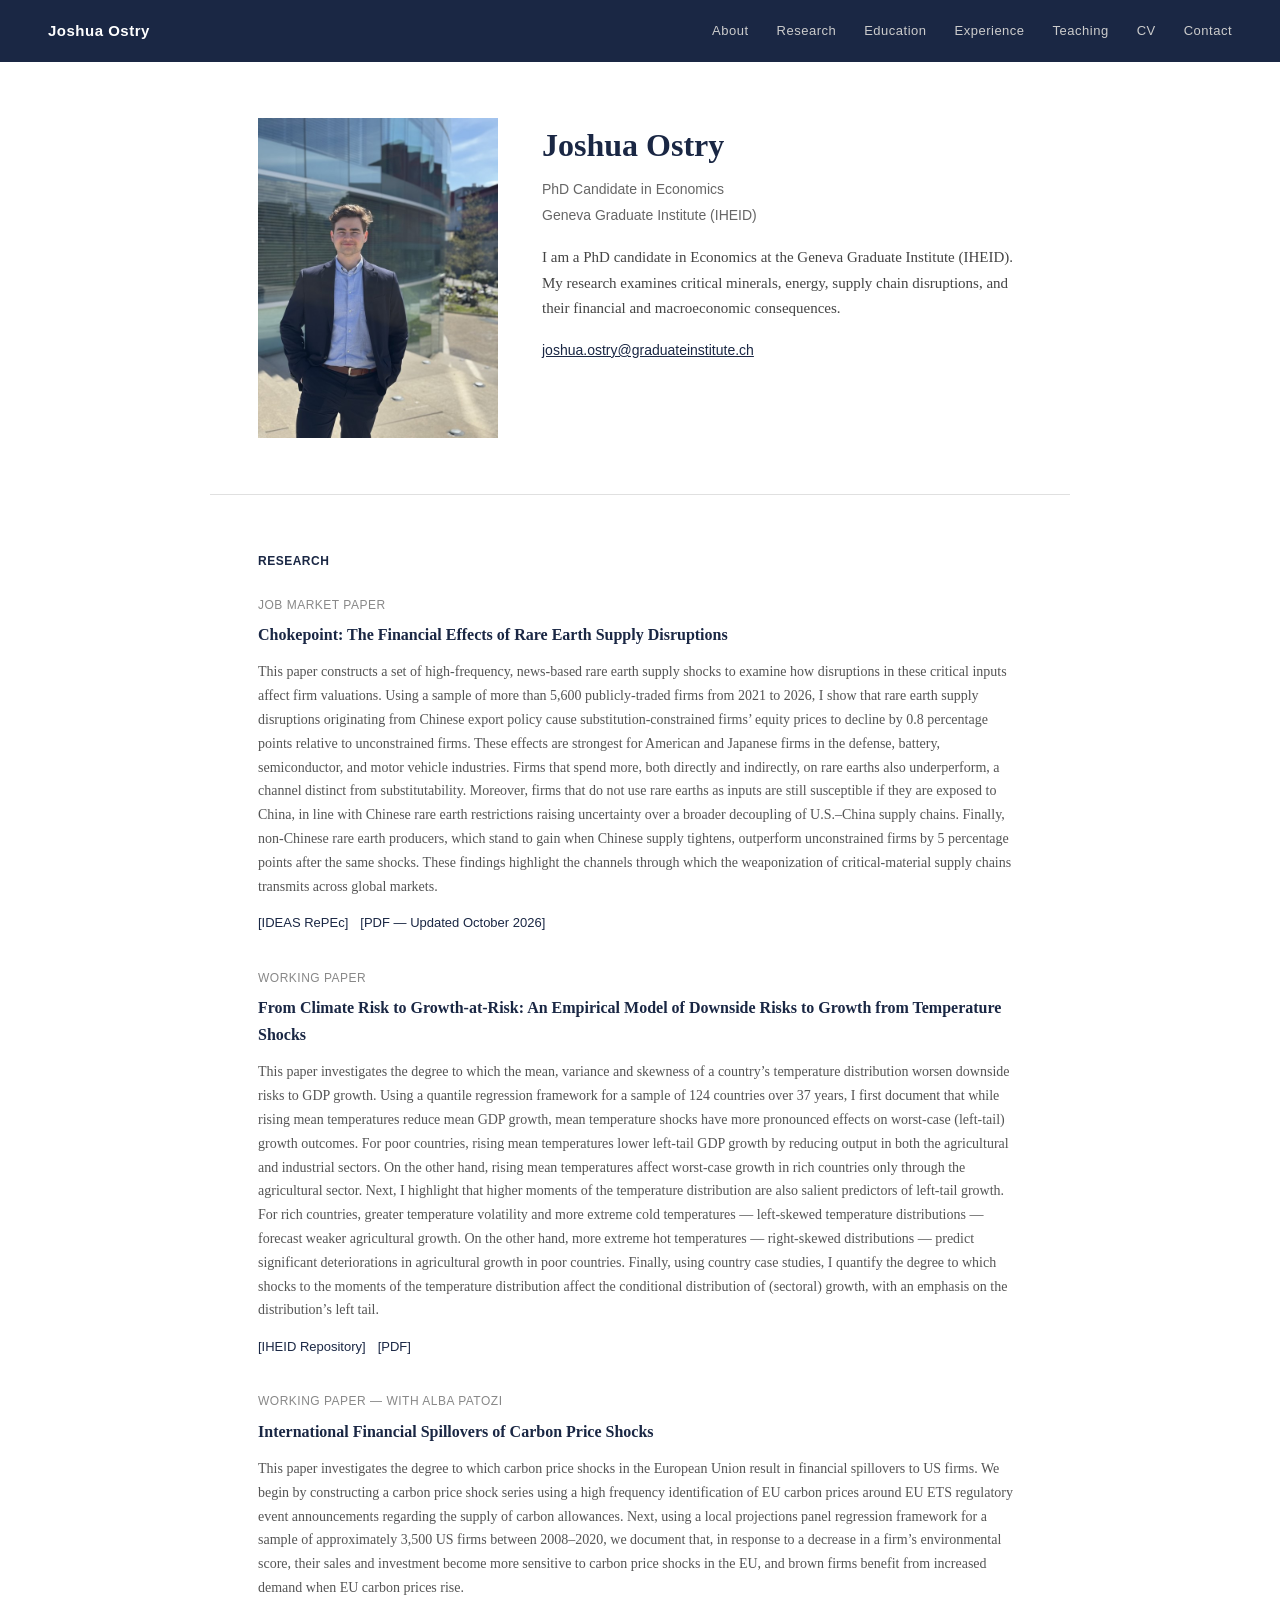
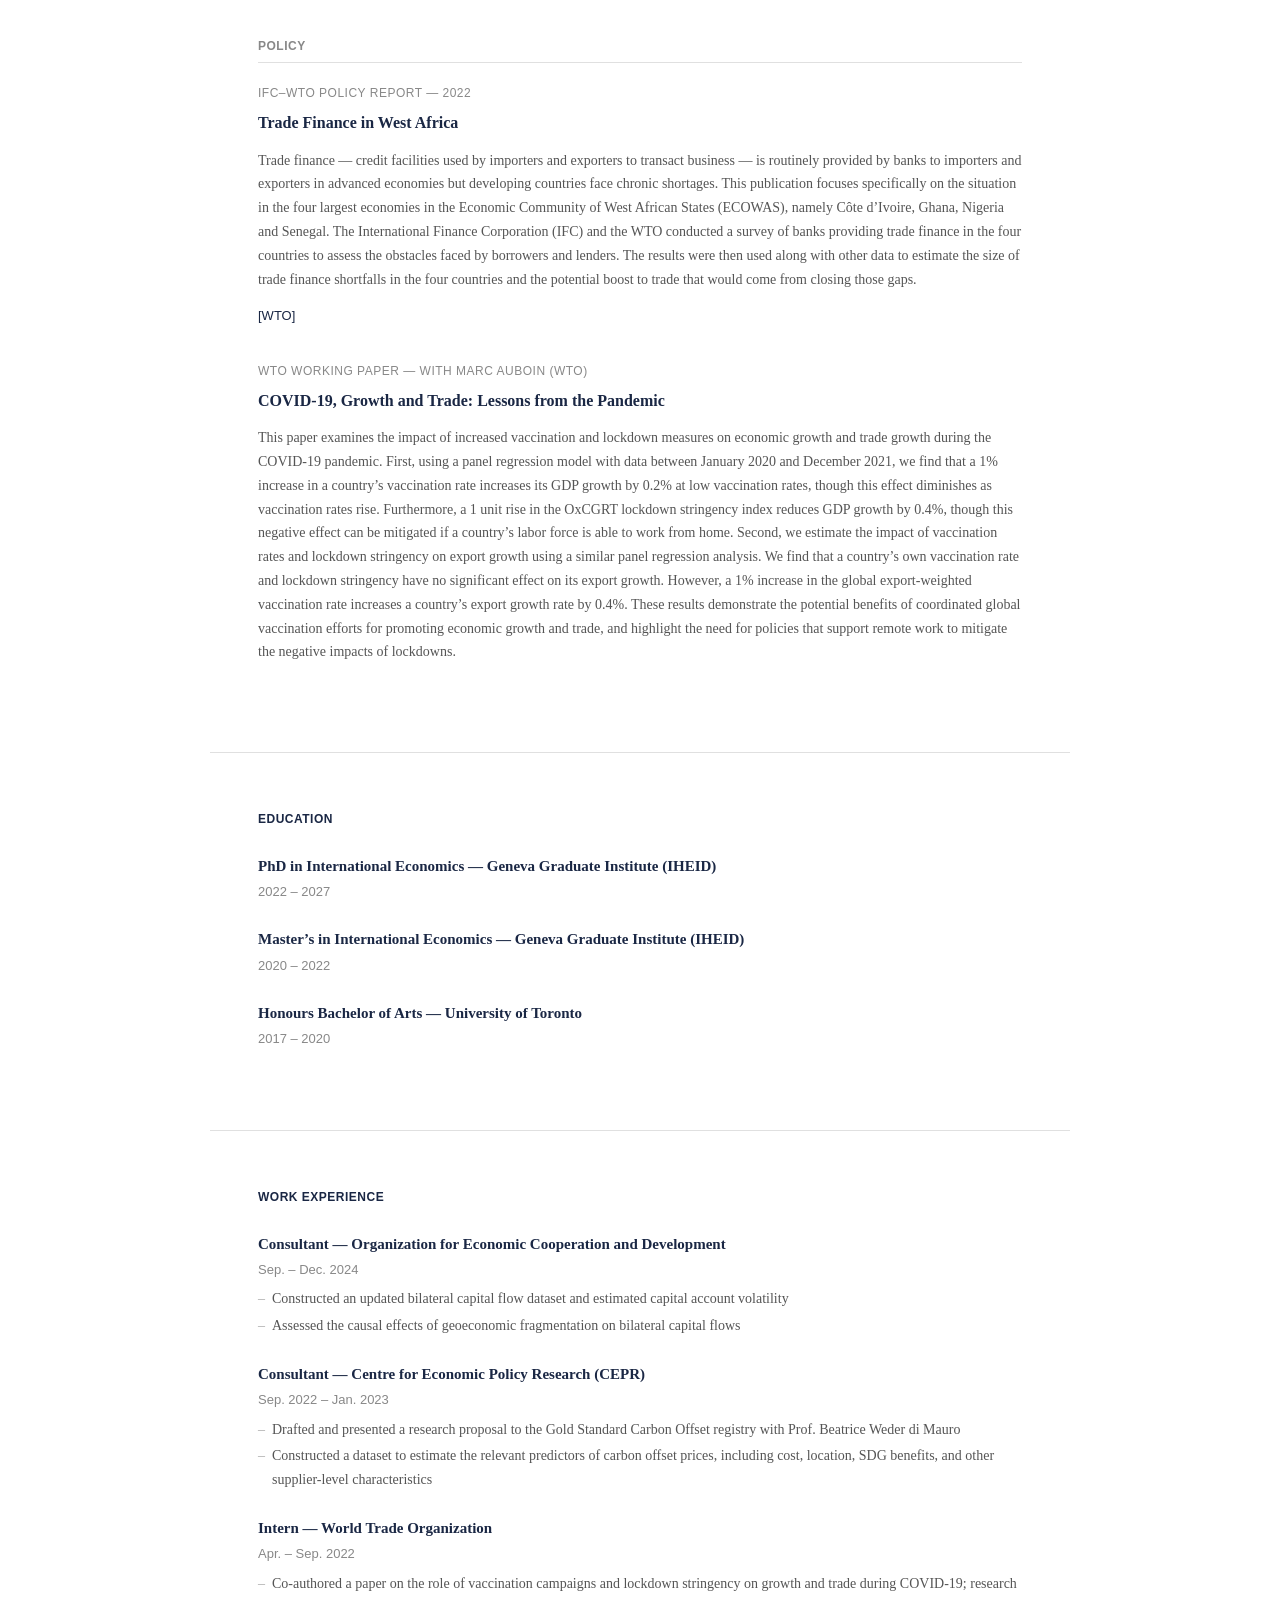
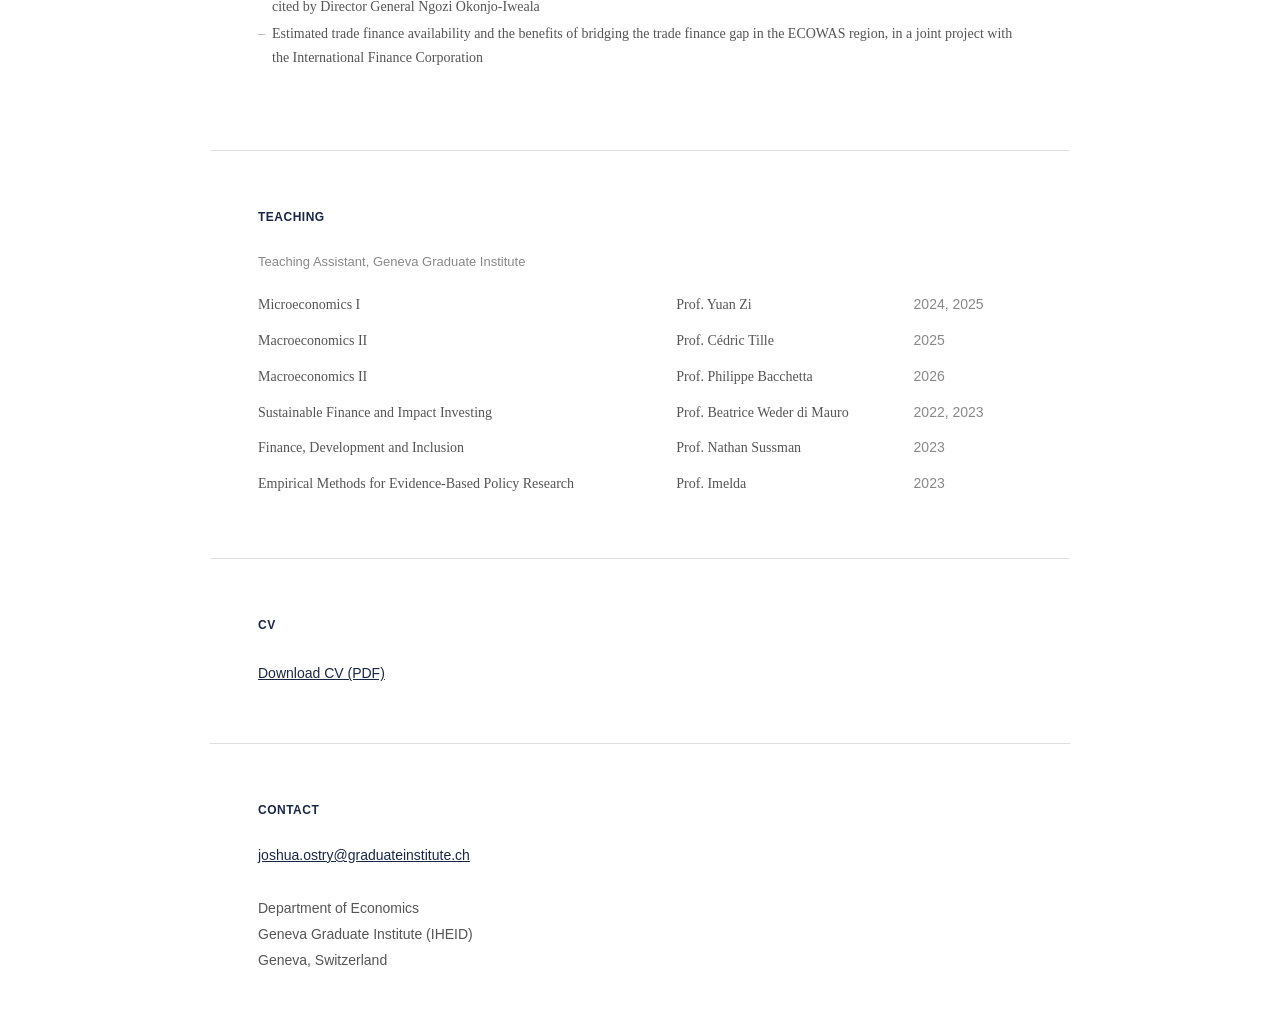
==== commit 7810157e: "Add files via upload" ====
--- a/index.html
+++ b/index.html
@@ -53,25 +53,25 @@
         <p class="paper-label">Job Market Paper</p>
         <p class="paper-title">Chokepoint: The Financial Effects of Rare Earth Supply Disruptions</p>
         <p class="abstract">
-            This paper constructs a set of high-frequency, country-specific, news-based rare earth
-            supply shocks to examine how disruptions in these critical production inputs affect firm
-            valuations. Using a sample of nearly 6,000 publicly-traded firms from 2021 to 2026, I
-            show that rare earth supply disruptions originating from Chinese export policy cause
-            substitution-constrained firms&rsquo; equity prices to decline by 0.7 percentage points
-            relative to unconstrained firms. These effects are strongest for American and Japanese
-            firms in the defense, battery, semiconductor, and motor vehicle industries.
-            Additionally, firms that spend more on rare earths, both directly and via intermediate
-            inputs, also underperform the market, motivating substitutability and expenditure share
-            on rare earths as distinct transmission channels. Finally, firms that do not use rare
-            earths as inputs are still susceptible to rare earth supply shocks if they are exposed
-            to China, suggesting that Chinese export restrictions raise uncertainty over a broader
-            decoupling of U.S.&ndash;China supply chains. These findings highlight the channels
-            through which the weaponization of critical-material supply chains transmits across
-            global markets.
+            This paper constructs a set of high-frequency, news-based rare earth supply shocks to
+            examine how disruptions in these critical inputs affect firm valuations. Using a sample
+            of more than 5,600 publicly-traded firms from 2021 to 2026, I show that rare earth supply
+            disruptions originating from Chinese export policy cause substitution-constrained
+            firms&rsquo; equity prices to decline by 0.8 percentage points relative to unconstrained
+            firms. These effects are strongest for American and Japanese firms in the defense,
+            battery, semiconductor, and motor vehicle industries. Firms that spend more, both
+            directly and indirectly, on rare earths also underperform, a channel distinct from
+            substitutability. Moreover, firms that do not use rare earths as inputs are still
+            susceptible if they are exposed to China, in line with Chinese rare earth restrictions
+            raising uncertainty over a broader decoupling of U.S.&ndash;China supply chains.
+            Finally, non-Chinese rare earth producers, which stand to gain when Chinese supply
+            tightens, outperform unconstrained firms by 5 percentage points after the same shocks.
+            These findings highlight the channels through which the weaponization of
+            critical-material supply chains transmits across global markets.
         </p>
         <p class="paper-links">
             <a href="https://ideas.repec.org/p/gii/giihei/heidwp10-2026.html" target="_blank">[IDEAS RePEc]</a>
-            &nbsp;&nbsp;<a href="chokepoint.pdf" target="_blank">[PDF &mdash; Updated September 2026]</a>
+            &nbsp;&nbsp;<a href="chokepoint.pdf" target="_blank">[PDF &mdash; Updated October 2026]</a>
         </p>
     </div>
 
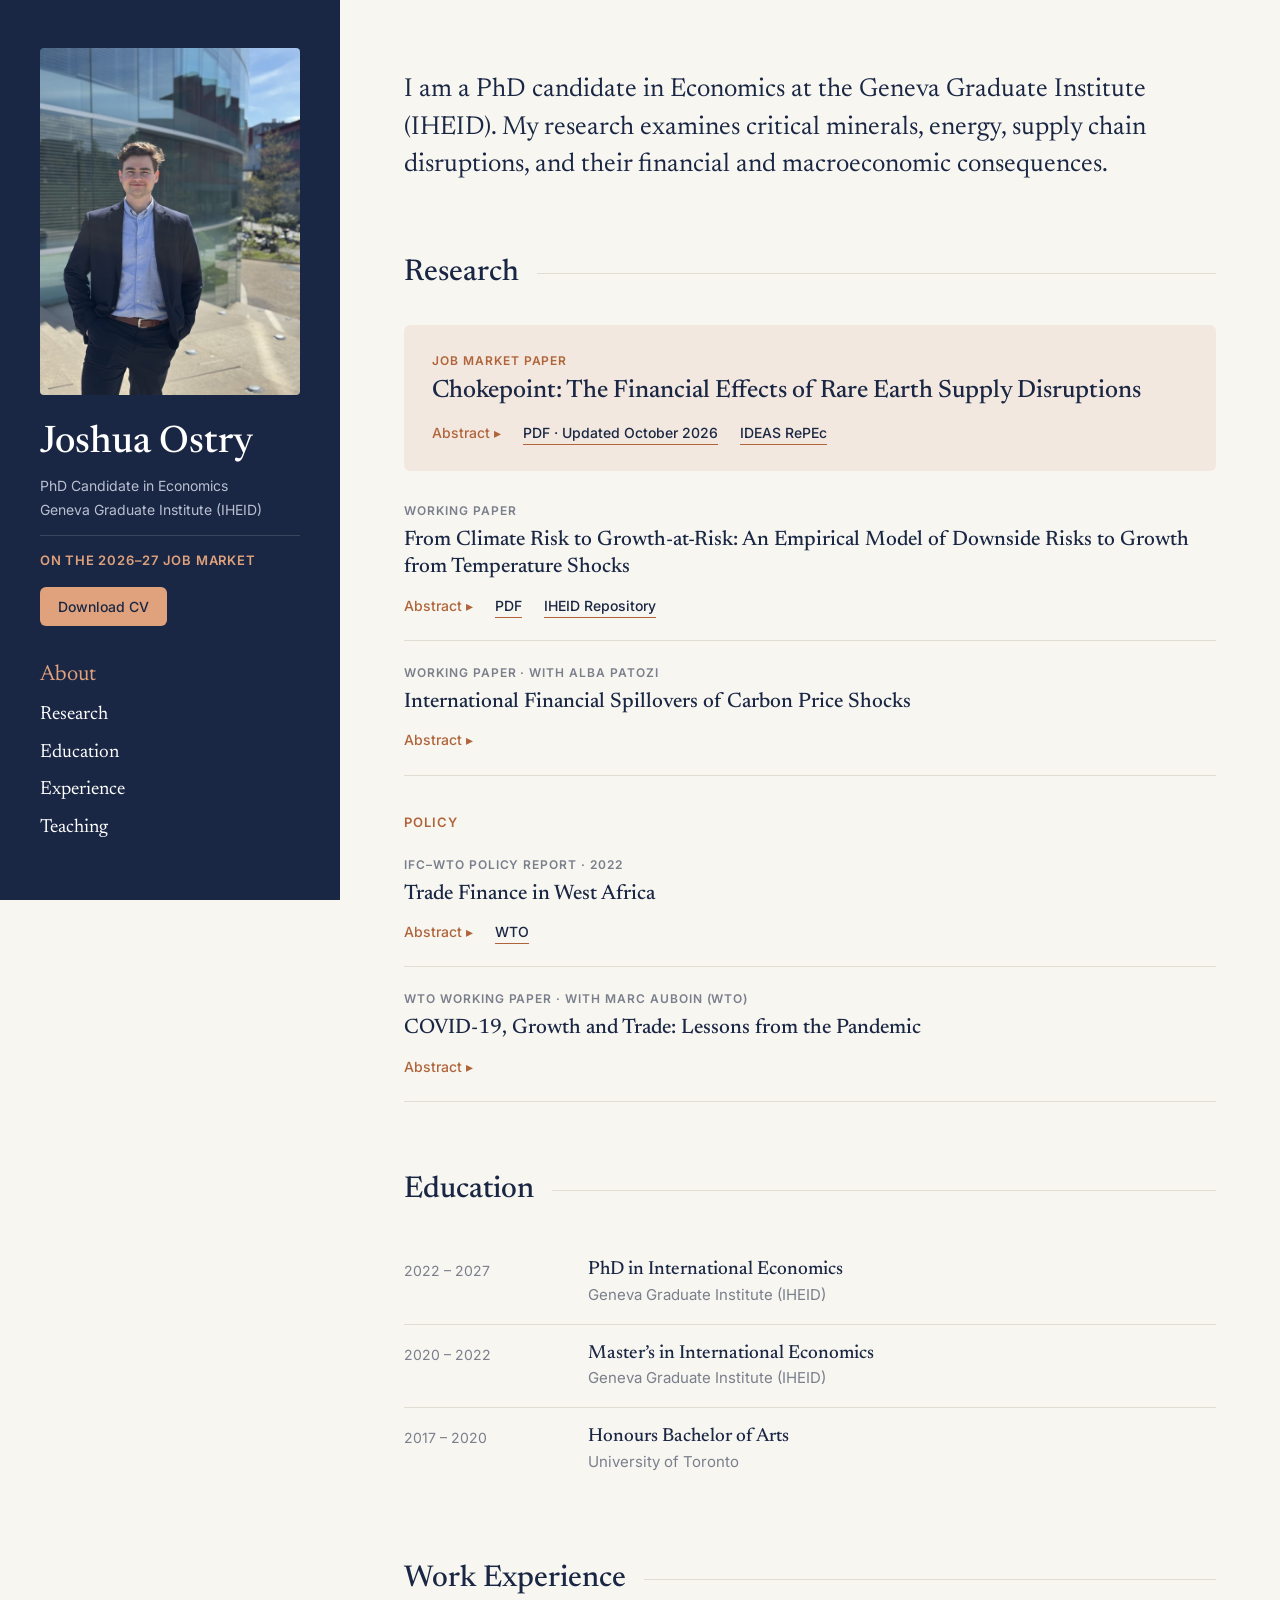
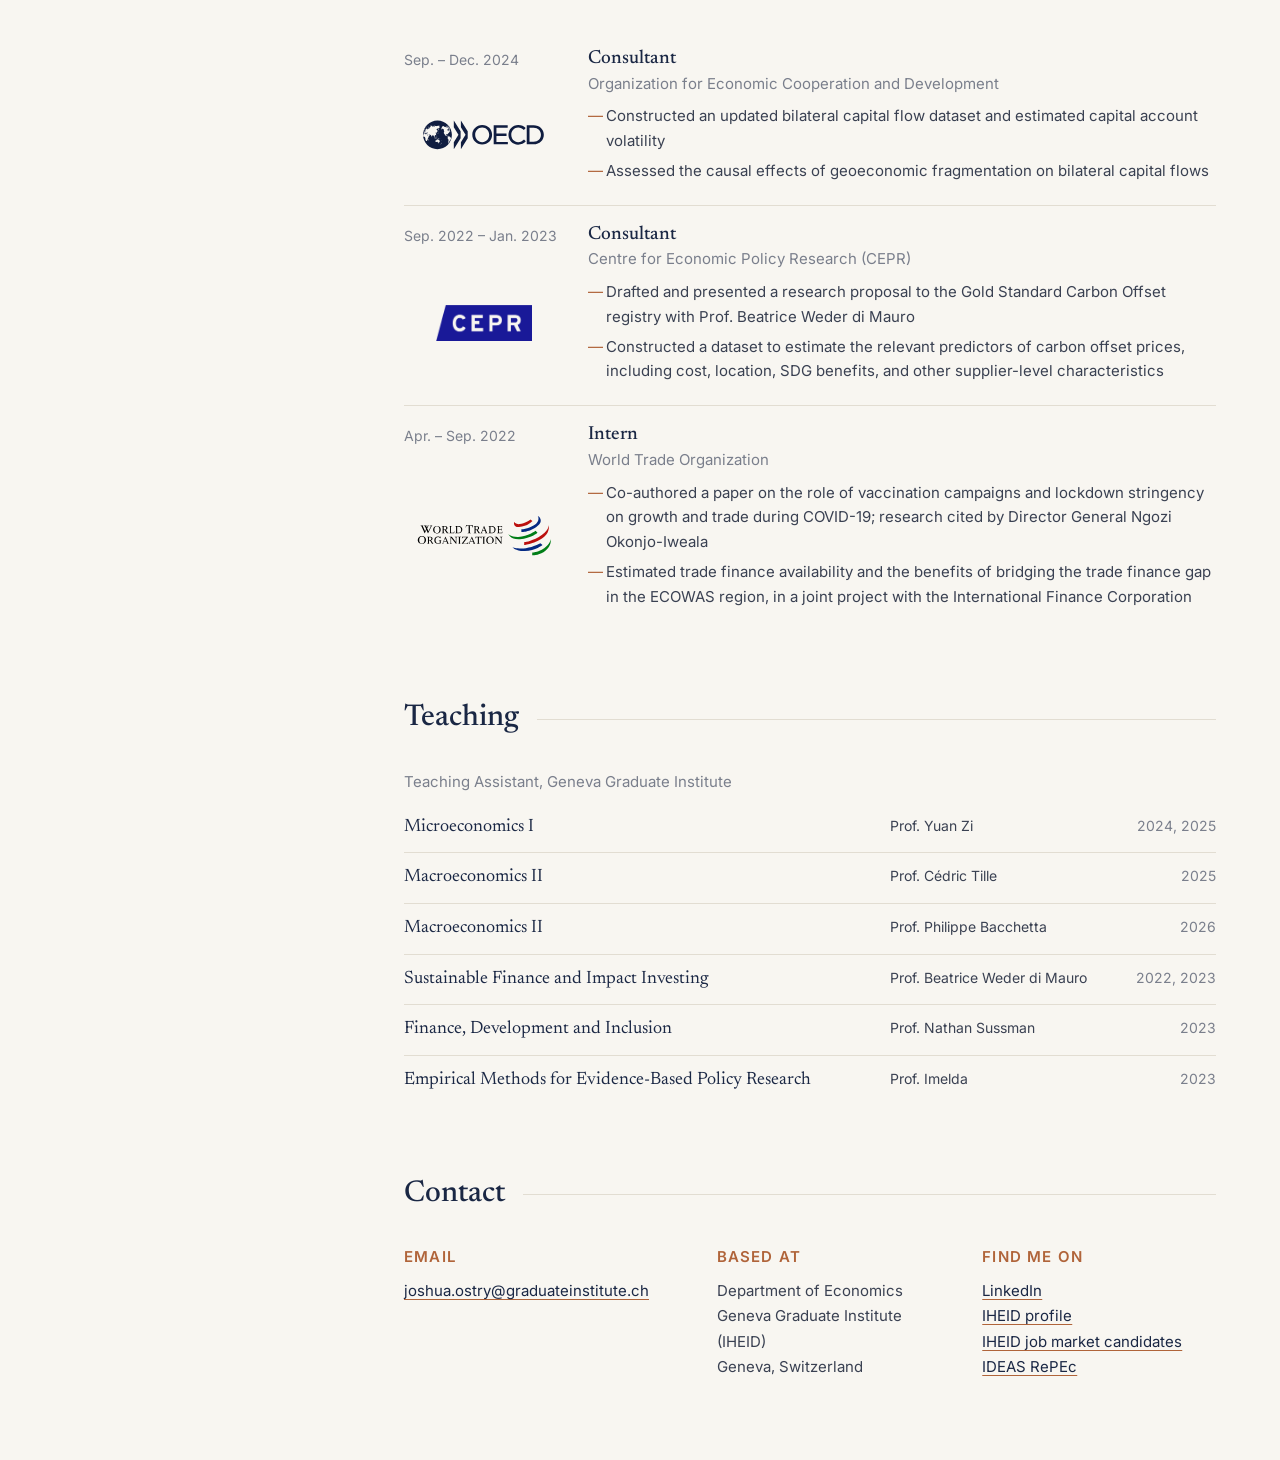
==== commit df39a7fc: "Add files via upload" ====
--- a/index.html
+++ b/index.html
@@ -3,226 +3,327 @@
 <head>
     <meta charset="UTF-8">
     <meta name="viewport" content="width=device-width, initial-scale=1.0">
-    <title>Joshua Ostry</title>
+    <title>Joshua Ostry | Economist, Geneva Graduate Institute</title>
+    <meta name="description" content="Joshua Ostry is a PhD candidate in Economics at the Geneva Graduate Institute (IHEID), on the 2026-27 job market. Research on critical minerals, energy, and supply chain disruptions.">
+    <link rel="canonical" href="https://joshuaostry.github.io/">
+    <script type="application/ld+json">
+    {
+      "@context": "https://schema.org",
+      "@type": "Person",
+      "name": "Joshua Ostry",
+      "url": "https://joshuaostry.github.io/",
+      "jobTitle": "PhD Candidate in Economics",
+      "affiliation": {
+        "@type": "CollegeOrUniversity",
+        "name": "Geneva Graduate Institute (IHEID)"
+      },
+      "sameAs": [
+        "https://www.graduateinstitute.ch/discover-institute/joshua-ostry",
+        "https://www.linkedin.com/in/joshua-ostry-aa723b204",
+        "https://ideas.repec.org/e/pos192.html"
+      ]
+    }
+    </script>
+    <link rel="preconnect" href="https://fonts.googleapis.com">
+    <link rel="preconnect" href="https://fonts.gstatic.com" crossorigin>
+    <link href="https://fonts.googleapis.com/css2?family=Inter:wght@400;500;600&family=Newsreader:opsz,wght@6..72,400;6..72,500;6..72,600&display=swap" rel="stylesheet">
     <link rel="stylesheet" href="style.css">
-    <link rel="apple-touch-icon" sizes="180x180" href="favicon_io/apple-touch-icon.png">
-    <link rel="icon" type="image/png" sizes="32x32" href="favicon_io/favicon-32x32.png">
-    <link rel="icon" type="image/png" sizes="16x16" href="favicon_io/favicon-16x16.png">
-    <link rel="manifest" href="favicon_io/site.webmanifest">
+    <link rel="apple-touch-icon" sizes="180x180" href="favicon/apple-touch-icon.png">
+    <link rel="icon" type="image/png" sizes="32x32" href="favicon/favicon-32x32.png">
+    <link rel="icon" type="image/png" sizes="16x16" href="favicon/favicon-16x16.png">
+    <link rel="manifest" href="favicon/site.webmanifest">
 </head>
 <body>
 
-<nav>
-    <span class="nav-name">Joshua Ostry</span>
-    <div class="nav-links">
-        <a href="#about">About</a>
-        <a href="#research">Research</a>
-        <a href="#education">Education</a>
-        <a href="#experience">Experience</a>
-        <a href="#teaching">Teaching</a>
-        <a href="#cv">CV</a>
-        <a href="#contact">Contact</a>
-    </div>
-</nav>
+<aside class="sidebar">
+    <div class="sidebar-inner">
+        <img src="photo.jpg" alt="Joshua Ostry" class="portrait">
+        <h1>Joshua Ostry</h1>
+        <p class="role">PhD Candidate in Economics</p>
+        <p class="inst">Geneva Graduate Institute (IHEID)</p>
+        <p class="market">On the 2026&ndash;27 job market</p>
+        <a href="cv.pdf" target="_blank" class="cv-button">Download CV</a>
+
+        <nav class="side-nav">
+            <a href="#about">About</a>
+            <a href="#research">Research</a>
+            <a href="#education">Education</a>
+            <a href="#experience">Experience</a>
+            <a href="#teaching">Teaching</a>
+        </nav>
+    </div>
+</aside>
+
+<main class="content">
 
 <section id="about">
-    <div class="about-container">
-        <img src="photo.jpg" alt="Joshua Ostry" class="photo">
-        <div class="bio">
-            <h1>Joshua Ostry</h1>
-            <p class="subtitle">PhD Candidate in Economics</p>
-            <p class="subtitle">Geneva Graduate Institute (IHEID)</p>
-            <p class="bio-text">
-                I am a PhD candidate in Economics at the Geneva Graduate Institute (IHEID).
-                My research examines critical minerals, energy, supply chain disruptions, and their
-                financial and macroeconomic consequences.
-            </p>
-            <p class="bio-contact">
-                <a href="mailto:joshua.ostry@graduateinstitute.ch">joshua.ostry@graduateinstitute.ch</a>
-            </p>
-        </div>
-    </div>
-</section>
-
-<hr class="divider">
+    <p class="lede">
+        I am a PhD candidate in Economics at the Geneva Graduate Institute (IHEID).
+        My research examines critical minerals, energy, supply chain disruptions, and their
+        financial and macroeconomic consequences.
+    </p>
+</section>
 
 <section id="research">
     <h2>Research</h2>
 
-    <div class="paper">
+    <article class="paper paper-jmp">
         <p class="paper-label">Job Market Paper</p>
-        <p class="paper-title">Chokepoint: The Financial Effects of Rare Earth Supply Disruptions</p>
-        <p class="abstract">
-            This paper constructs a set of high-frequency, news-based rare earth supply shocks to
-            examine how disruptions in these critical inputs affect firm valuations. Using a sample
-            of more than 5,600 publicly-traded firms from 2021 to 2026, I show that rare earth supply
-            disruptions originating from Chinese export policy cause substitution-constrained
-            firms&rsquo; equity prices to decline by 0.8 percentage points relative to unconstrained
-            firms. These effects are strongest for American and Japanese firms in the defense,
-            battery, semiconductor, and motor vehicle industries. Firms that spend more, both
-            directly and indirectly, on rare earths also underperform, a channel distinct from
-            substitutability. Moreover, firms that do not use rare earths as inputs are still
-            susceptible if they are exposed to China, in line with Chinese rare earth restrictions
-            raising uncertainty over a broader decoupling of U.S.&ndash;China supply chains.
-            Finally, non-Chinese rare earth producers, which stand to gain when Chinese supply
-            tightens, outperform unconstrained firms by 5 percentage points after the same shocks.
-            These findings highlight the channels through which the weaponization of
-            critical-material supply chains transmits across global markets.
-        </p>
-        <p class="paper-links">
-            <a href="https://ideas.repec.org/p/gii/giihei/heidwp10-2026.html" target="_blank">[IDEAS RePEc]</a>
-            &nbsp;&nbsp;<a href="chokepoint.pdf" target="_blank">[PDF &mdash; Updated October 2026]</a>
-        </p>
-    </div>
-
-    <div class="paper">
+        <h3 class="paper-title">Chokepoint: The Financial Effects of Rare Earth Supply Disruptions</h3>
+    
+        <div class="paper-meta">
+        <details>
+            <summary>Abstract</summary>
+            <p class="abstract">
+                This paper constructs a set of high-frequency, news-based rare earth supply shocks to
+                examine how disruptions in these critical inputs affect firm valuations. Using a sample
+                of more than 5,600 publicly-traded firms from 2021 to 2026, I show that rare earth supply
+                disruptions originating from Chinese export policy cause substitution-constrained
+                firms&rsquo; equity prices to decline by 0.8 percentage points relative to unconstrained
+                firms. These effects are strongest for American and Japanese firms in the defense,
+                battery, semiconductor, and motor vehicle industries. Firms that spend more, both
+                directly and indirectly, on rare earths also underperform, a channel distinct from
+                substitutability. Moreover, firms that do not use rare earths as inputs are still
+                susceptible if they are exposed to China, in line with Chinese rare earth restrictions
+                raising uncertainty over a broader decoupling of U.S.&ndash;China supply chains.
+                Finally, non-Chinese rare earth producers, which stand to gain when Chinese supply
+                tightens, outperform unconstrained firms by 5 percentage points after the same shocks.
+                These findings highlight the channels through which the weaponization of
+                critical-material supply chains transmits across global markets.
+            </p>
+        </details>
+            <span class="paper-links"><a href="chokepoint.pdf" target="_blank">PDF &middot; Updated October 2026</a>
+            <a href="https://ideas.repec.org/p/gii/giihei/heidwp10-2026.html" target="_blank">IDEAS RePEc</a></span>
+        </div>
+    </article>
+
+    <article class="paper">
         <p class="paper-label">Working Paper</p>
-        <p class="paper-title">From Climate Risk to Growth-at-Risk: An Empirical Model of Downside Risks to Growth from Temperature Shocks</p>
-        <p class="abstract">
-            This paper investigates the degree to which the mean, variance and skewness of a country&rsquo;s temperature distribution worsen downside risks to GDP growth. Using a quantile regression framework for a sample of 124 countries over 37 years, I first document that while rising mean temperatures reduce mean GDP growth, mean temperature shocks have more pronounced effects on worst-case (left-tail) growth outcomes. For poor countries, rising mean temperatures lower left-tail GDP growth by reducing output in both the agricultural and industrial sectors. On the other hand, rising mean temperatures affect worst-case growth in rich countries only through the agricultural sector. Next, I highlight that higher moments of the temperature distribution are also salient predictors of left-tail growth. For rich countries, greater temperature volatility and more extreme cold temperatures &mdash; left-skewed temperature distributions &mdash; forecast weaker agricultural growth. On the other hand, more extreme hot temperatures &mdash; right-skewed distributions &mdash; predict significant deteriorations in agricultural growth in poor countries. Finally, using country case studies, I quantify the degree to which shocks to the moments of the temperature distribution affect the conditional distribution of (sectoral) growth, with an emphasis on the distribution&rsquo;s left tail.
-        </p>
-        <p class="paper-links">
-            <a href="https://repository.graduateinstitute.ch/record/300613" target="_blank">[IHEID Repository]</a>
-            &nbsp;&nbsp;<a href="From Climate Risk to Growth-at-Risk.pdf" target="_blank">[PDF]</a>
-        </p>
-    </div>
-
-    <div class="paper">
-        <p class="paper-label">Working Paper &mdash; with Alba Patozi</p>
-        <p class="paper-title">International Financial Spillovers of Carbon Price Shocks</p>
-        <p class="abstract">
-            This paper investigates the degree to which carbon price shocks in the European Union result in financial spillovers to US firms. We begin by constructing a carbon price shock series using a high frequency identification of EU carbon prices around EU ETS regulatory event announcements regarding the supply of carbon allowances. Next, using a local projections panel regression framework for a sample of approximately 3,500 US firms between 2008&ndash;2020, we document that, in response to a decrease in a firm&rsquo;s environmental score, their sales and investment become more sensitive to carbon price shocks in the EU, and brown firms benefit from increased demand when EU carbon prices rise.
-        </p>
-    </div>
-
-    <h3 class="research-subsection">Policy</h3>
-
-    <div class="paper">
-        <p class="paper-label">IFC&ndash;WTO Policy Report &mdash; 2022</p>
-        <p class="paper-title">Trade Finance in West Africa</p>
-        <p class="abstract">Trade finance &mdash; credit facilities used by importers and exporters to transact business &mdash; is routinely provided by banks to importers and exporters in advanced economies but developing countries face chronic shortages. This publication focuses specifically on the situation in the four largest economies in the Economic Community of West African States (ECOWAS), namely C&ocirc;te d&rsquo;Ivoire, Ghana, Nigeria and Senegal. The International Finance Corporation (IFC) and the WTO conducted a survey of banks providing trade finance in the four countries to assess the obstacles faced by borrowers and lenders. The results were then used along with other data to estimate the size of trade finance shortfalls in the four countries and the potential boost to trade that would come from closing those gaps.</p>
-        <p class="paper-links"><a href="https://www.wto.org/english/res_e/publications_e/tfinwestafrica_e.htm" target="_blank">[WTO]</a></p>
-    </div>
-
-    <div class="paper">
-        <p class="paper-label">WTO Working Paper &mdash; with Marc Auboin (WTO)</p>
-        <p class="paper-title">COVID-19, Growth and Trade: Lessons from the Pandemic</p>
-        <p class="abstract">
-            This paper examines the impact of increased vaccination and lockdown measures on economic growth and trade growth during the COVID-19 pandemic. First, using a panel regression model with data between January 2020 and December 2021, we find that a 1% increase in a country&rsquo;s vaccination rate increases its GDP growth by 0.2% at low vaccination rates, though this effect diminishes as vaccination rates rise. Furthermore, a 1 unit rise in the OxCGRT lockdown stringency index reduces GDP growth by 0.4%, though this negative effect can be mitigated if a country&rsquo;s labor force is able to work from home. Second, we estimate the impact of vaccination rates and lockdown stringency on export growth using a similar panel regression analysis. We find that a country&rsquo;s own vaccination rate and lockdown stringency have no significant effect on its export growth. However, a 1% increase in the global export-weighted vaccination rate increases a country&rsquo;s export growth rate by 0.4%. These results demonstrate the potential benefits of coordinated global vaccination efforts for promoting economic growth and trade, and highlight the need for policies that support remote work to mitigate the negative impacts of lockdowns.
-        </p>
-    </div>
-</section>
-
-<hr class="divider">
+        <h3 class="paper-title">From Climate Risk to Growth-at-Risk: An Empirical Model of Downside Risks to Growth from Temperature Shocks</h3>
+    
+        <div class="paper-meta">
+        <details>
+            <summary>Abstract</summary>
+            <p class="abstract">
+                This paper investigates the degree to which the mean, variance and skewness of a country&rsquo;s temperature distribution worsen downside risks to GDP growth. Using a quantile regression framework for a sample of 124 countries over 37 years, I first document that while rising mean temperatures reduce mean GDP growth, mean temperature shocks have more pronounced effects on worst-case (left-tail) growth outcomes. For poor countries, rising mean temperatures lower left-tail GDP growth by reducing output in both the agricultural and industrial sectors. On the other hand, rising mean temperatures affect worst-case growth in rich countries only through the agricultural sector. Next, I highlight that higher moments of the temperature distribution are also salient predictors of left-tail growth. For rich countries, greater temperature volatility and more extreme cold temperatures &mdash; left-skewed temperature distributions &mdash; forecast weaker agricultural growth. On the other hand, more extreme hot temperatures &mdash; right-skewed distributions &mdash; predict significant deteriorations in agricultural growth in poor countries. Finally, using country case studies, I quantify the degree to which shocks to the moments of the temperature distribution affect the conditional distribution of (sectoral) growth, with an emphasis on the distribution&rsquo;s left tail.
+            </p>
+        </details>
+            <span class="paper-links"><a href="From Climate Risk to Growth-at-Risk.pdf" target="_blank">PDF</a>
+            <a href="https://repository.graduateinstitute.ch/record/300613" target="_blank">IHEID Repository</a></span>
+        </div>
+    </article>
+
+    <article class="paper">
+        <p class="paper-label">Working Paper &middot; with Alba Patozi</p>
+        <h3 class="paper-title">International Financial Spillovers of Carbon Price Shocks</h3>
+    
+        <div class="paper-meta">
+        <details>
+            <summary>Abstract</summary>
+            <p class="abstract">
+                This paper investigates the degree to which carbon price shocks in the European Union result in financial spillovers to US firms. We begin by constructing a carbon price shock series using a high frequency identification of EU carbon prices around EU ETS regulatory event announcements regarding the supply of carbon allowances. Next, using a local projections panel regression framework for a sample of approximately 3,500 US firms between 2008&ndash;2020, we document that, in response to a decrease in a firm&rsquo;s environmental score, their sales and investment become more sensitive to carbon price shocks in the EU, and brown firms benefit from increased demand when EU carbon prices rise.
+            </p>
+        </details>
+        </div>
+    </article>
+
+    <h3 class="subsection">Policy</h3>
+
+    <article class="paper">
+        <p class="paper-label">IFC&ndash;WTO Policy Report &middot; 2022</p>
+        <h3 class="paper-title">Trade Finance in West Africa</h3>
+    
+        <div class="paper-meta">
+        <details>
+            <summary>Abstract</summary>
+            <p class="abstract">Trade finance &mdash; credit facilities used by importers and exporters to transact business &mdash; is routinely provided by banks to importers and exporters in advanced economies but developing countries face chronic shortages. This publication focuses specifically on the situation in the four largest economies in the Economic Community of West African States (ECOWAS), namely C&ocirc;te d&rsquo;Ivoire, Ghana, Nigeria and Senegal. The International Finance Corporation (IFC) and the WTO conducted a survey of banks providing trade finance in the four countries to assess the obstacles faced by borrowers and lenders. The results were then used along with other data to estimate the size of trade finance shortfalls in the four countries and the potential boost to trade that would come from closing those gaps.</p>
+        </details>
+            <span class="paper-links"><a href="https://www.wto.org/english/res_e/publications_e/tfinwestafrica_e.htm" target="_blank">WTO</a></span>
+        </div>
+    </article>
+
+    <article class="paper">
+        <p class="paper-label">WTO Working Paper &middot; with Marc Auboin (WTO)</p>
+        <h3 class="paper-title">COVID-19, Growth and Trade: Lessons from the Pandemic</h3>
+    
+        <div class="paper-meta">
+        <details>
+            <summary>Abstract</summary>
+            <p class="abstract">
+                This paper examines the impact of increased vaccination and lockdown measures on economic growth and trade growth during the COVID-19 pandemic. First, using a panel regression model with data between January 2020 and December 2021, we find that a 1% increase in a country&rsquo;s vaccination rate increases its GDP growth by 0.2% at low vaccination rates, though this effect diminishes as vaccination rates rise. Furthermore, a 1 unit rise in the OxCGRT lockdown stringency index reduces GDP growth by 0.4%, though this negative effect can be mitigated if a country&rsquo;s labor force is able to work from home. Second, we estimate the impact of vaccination rates and lockdown stringency on export growth using a similar panel regression analysis. We find that a country&rsquo;s own vaccination rate and lockdown stringency have no significant effect on its export growth. However, a 1% increase in the global export-weighted vaccination rate increases a country&rsquo;s export growth rate by 0.4%. These results demonstrate the potential benefits of coordinated global vaccination efforts for promoting economic growth and trade, and highlight the need for policies that support remote work to mitigate the negative impacts of lockdowns.
+            </p>
+        </details>
+        </div>
+    </article>
+</section>
 
 <section id="education">
     <h2>Education</h2>
 
-    <div class="edu-entry">
-        <p class="edu-degree">PhD in International Economics &mdash; Geneva Graduate Institute (IHEID)</p>
-        <p class="edu-meta">2022 &ndash; 2027</p>
-    </div>
-
-    <div class="edu-entry">
-        <p class="edu-degree">Master&rsquo;s in International Economics &mdash; Geneva Graduate Institute (IHEID)</p>
-        <p class="edu-meta">2020 &ndash; 2022</p>
-    </div>
-
-    <div class="edu-entry">
-        <p class="edu-degree">Honours Bachelor of Arts &mdash; University of Toronto</p>
-        <p class="edu-meta">2017 &ndash; 2020</p>
-    </div>
-</section>
-
-<hr class="divider">
+    <div class="entry">
+        <p class="entry-date">2022 &ndash; 2027</p>
+        <div>
+            <p class="entry-title">PhD in International Economics</p>
+            <p class="entry-org">Geneva Graduate Institute (IHEID)</p>
+        </div>
+    </div>
+
+    <div class="entry">
+        <p class="entry-date">2020 &ndash; 2022</p>
+        <div>
+            <p class="entry-title">Master&rsquo;s in International Economics</p>
+            <p class="entry-org">Geneva Graduate Institute (IHEID)</p>
+        </div>
+    </div>
+
+    <div class="entry">
+        <p class="entry-date">2017 &ndash; 2020</p>
+        <div>
+            <p class="entry-title">Honours Bachelor of Arts</p>
+            <p class="entry-org">University of Toronto</p>
+        </div>
+    </div>
+</section>
 
 <section id="experience">
     <h2>Work Experience</h2>
 
-    <div class="edu-entry">
-        <p class="edu-degree">Consultant &mdash; Organization for Economic Cooperation and Development</p>
-        <p class="edu-meta">Sep. &ndash; Dec. 2024</p>
-        <ul class="edu-details">
-            <li>Constructed an updated bilateral capital flow dataset and estimated capital account volatility</li>
-            <li>Assessed the causal effects of geoeconomic fragmentation on bilateral capital flows</li>
-        </ul>
-    </div>
-
-    <div class="edu-entry">
-        <p class="edu-degree">Consultant &mdash; Centre for Economic Policy Research (CEPR)</p>
-        <p class="edu-meta">Sep. 2022 &ndash; Jan. 2023</p>
-        <ul class="edu-details">
-            <li>Drafted and presented a research proposal to the Gold Standard Carbon Offset registry with Prof. Beatrice Weder di Mauro</li>
-            <li>Constructed a dataset to estimate the relevant predictors of carbon offset prices, including cost, location, SDG benefits, and other supplier-level characteristics</li>
-        </ul>
-    </div>
-
-    <div class="edu-entry">
-        <p class="edu-degree">Intern &mdash; World Trade Organization</p>
-        <p class="edu-meta">Apr. &ndash; Sep. 2022</p>
-        <ul class="edu-details">
-            <li>Co-authored a paper on the role of vaccination campaigns and lockdown stringency on growth and trade during COVID-19; research cited by Director General Ngozi Okonjo-Iweala</li>
-            <li>Estimated trade finance availability and the benefits of bridging the trade finance gap in the ECOWAS region, in a joint project with the International Finance Corporation</li>
-        </ul>
-    </div>
-</section>
-
-<hr class="divider">
+    <div class="entry">
+        <div class="entry-side">
+            <p class="entry-date">Sep. &ndash; Dec. 2024</p>
+            <div class="logo-box"><img src="logos/oecd-current.svg" alt="OECD" class="org-logo"></div>
+        </div>
+        <div>
+            <p class="entry-title">Consultant</p>
+            <p class="entry-org">Organization for Economic Cooperation and Development</p>
+            <ul class="entry-details">
+                <li>Constructed an updated bilateral capital flow dataset and estimated capital account volatility</li>
+                <li>Assessed the causal effects of geoeconomic fragmentation on bilateral capital flows</li>
+            </ul>
+        </div>
+    </div>
+
+    <div class="entry">
+        <div class="entry-side">
+            <p class="entry-date">Sep. 2022 &ndash; Jan. 2023</p>
+            <div class="logo-box"><img src="logos/cepr-trimmed.png" alt="CEPR" class="org-logo"></div>
+        </div>
+        <div>
+            <p class="entry-title">Consultant</p>
+            <p class="entry-org">Centre for Economic Policy Research (CEPR)</p>
+            <ul class="entry-details">
+                <li>Drafted and presented a research proposal to the Gold Standard Carbon Offset registry with Prof. Beatrice Weder di Mauro</li>
+                <li>Constructed a dataset to estimate the relevant predictors of carbon offset prices, including cost, location, SDG benefits, and other supplier-level characteristics</li>
+            </ul>
+        </div>
+    </div>
+
+    <div class="entry">
+        <div class="entry-side">
+            <p class="entry-date">Apr. &ndash; Sep. 2022</p>
+            <div class="logo-box"><img src="logos/wto.svg" alt="WTO" class="org-logo"></div>
+        </div>
+        <div>
+            <p class="entry-title">Intern</p>
+            <p class="entry-org">World Trade Organization</p>
+            <ul class="entry-details">
+                <li>Co-authored a paper on the role of vaccination campaigns and lockdown stringency on growth and trade during COVID-19; research cited by Director General Ngozi Okonjo-Iweala</li>
+                <li>Estimated trade finance availability and the benefits of bridging the trade finance gap in the ECOWAS region, in a joint project with the International Finance Corporation</li>
+            </ul>
+        </div>
+    </div>
+</section>
 
 <section id="teaching">
     <h2>Teaching</h2>
     <p class="teaching-role">Teaching Assistant, Geneva Graduate Institute</p>
-    <table class="teaching-table">
-        <tr>
-            <td>Microeconomics I</td>
-            <td>Prof. Yuan Zi</td>
-            <td>2024, 2025</td>
-        </tr>
-        <tr>
-            <td>Macroeconomics II</td>
-            <td>Prof. C&eacute;dric Tille</td>
-            <td>2025</td>
-        </tr>
-        <tr>
-            <td>Macroeconomics II</td>
-            <td>Prof. Philippe Bacchetta</td>
-            <td>2026</td>
-        </tr>
-        <tr>
-            <td>Sustainable Finance and Impact Investing</td>
-            <td>Prof. Beatrice Weder di Mauro</td>
-            <td>2022, 2023</td>
-        </tr>
-        <tr>
-            <td>Finance, Development and Inclusion</td>
-            <td>Prof. Nathan Sussman</td>
-            <td>2023</td>
-        </tr>
-        <tr>
-            <td>Empirical Methods for Evidence-Based Policy Research</td>
-            <td>Prof. Imelda</td>
-            <td>2023</td>
-        </tr>
-    </table>
-</section>
-
-<hr class="divider">
-
-<section id="cv">
-    <h2>CV</h2>
-    <p><a href="cv.pdf" class="cv-link">Download CV (PDF)</a></p>
-</section>
-
-<hr class="divider">
+    <div class="course-list">
+        <div class="course">
+            <p class="course-name">Microeconomics I</p>
+            <p class="course-prof">Prof. Yuan Zi</p>
+            <p class="course-year">2024, 2025</p>
+        </div>
+        <div class="course">
+            <p class="course-name">Macroeconomics II</p>
+            <p class="course-prof">Prof. C&eacute;dric Tille</p>
+            <p class="course-year">2025</p>
+        </div>
+        <div class="course">
+            <p class="course-name">Macroeconomics II</p>
+            <p class="course-prof">Prof. Philippe Bacchetta</p>
+            <p class="course-year">2026</p>
+        </div>
+        <div class="course">
+            <p class="course-name">Sustainable Finance and Impact Investing</p>
+            <p class="course-prof">Prof. Beatrice Weder di Mauro</p>
+            <p class="course-year">2022, 2023</p>
+        </div>
+        <div class="course">
+            <p class="course-name">Finance, Development and Inclusion</p>
+            <p class="course-prof">Prof. Nathan Sussman</p>
+            <p class="course-year">2023</p>
+        </div>
+        <div class="course">
+            <p class="course-name">Empirical Methods for Evidence-Based Policy Research</p>
+            <p class="course-prof">Prof. Imelda</p>
+            <p class="course-year">2023</p>
+        </div>
+    </div>
+</section>
 
 <section id="contact">
     <h2>Contact</h2>
-    <p><a href="mailto:joshua.ostry@graduateinstitute.ch">joshua.ostry@graduateinstitute.ch</a></p>
-    <br>
-    <p>Department of Economics</p>
-    <p>Geneva Graduate Institute (IHEID)</p>
-    <p>Geneva, Switzerland</p>
-</section>
+    <div class="contact-grid">
+        <div>
+            <p class="contact-label">Email</p>
+            <p><a href="mailto:joshua.ostry@graduateinstitute.ch">joshua.ostry@graduateinstitute.ch</a></p>
+        </div>
+        <div>
+            <p class="contact-label">Based at</p>
+            <p>Department of Economics<br>Geneva Graduate Institute (IHEID)<br>Geneva, Switzerland</p>
+        </div>
+        <div>
+            <p class="contact-label">Find me on</p>
+            <p class="elsewhere">
+                <a href="https://www.linkedin.com/in/joshua-ostry-aa723b204" target="_blank">LinkedIn</a>
+                <a href="https://www.graduateinstitute.ch/discover-institute/joshua-ostry" target="_blank">IHEID profile</a>
+                <a href="https://www.graduateinstitute.ch/academic-departments/international-economics/job-market-candidates" target="_blank">IHEID job market candidates</a>
+                <a href="https://ideas.repec.org/e/pos192.html" target="_blank">IDEAS RePEc</a>
+            </p>
+        </div>
+    </div>
+</section>
+
+
+</main>
+
+<script>
+    // Highlight the sidebar link for the section currently in view
+    (function () {
+        var links = Array.prototype.slice.call(document.querySelectorAll('.side-nav a'));
+        var sections = links.map(function (a) {
+            return document.querySelector(a.getAttribute('href'));
+        });
+
+        function update() {
+            var marker = 120;
+            var current = 0;
+            sections.forEach(function (s, i) {
+                if (s && s.getBoundingClientRect().top <= marker) current = i;
+            });
+            if (window.innerHeight + window.scrollY >= document.documentElement.scrollHeight - 2) {
+                current = sections.length - 1;
+            }
+            links.forEach(function (a, i) {
+                a.classList.toggle('active', i === current);
+            });
+        }
+
+        window.addEventListener('scroll', update, { passive: true });
+        window.addEventListener('resize', update);
+        update();
+    })();
+</script>
 
 </body>
 </html>
--- a/style.css
+++ b/style.css
@@ -1,259 +1,577 @@
+:root {
+    --bg: #f8f6f1;
+    --navy: #1a2744;
+    --navy-deep: #141f38;
+    --text: #3a4152;
+    --muted: #7a7f8c;
+    --line: #e2ddd2;
+    --accent: #b0643a;
+    --accent-light: #e0a27c;
+    --accent-soft: #f3e8df;
+    --serif: 'Newsreader', Georgia, 'Times New Roman', serif;
+    --sans: 'Inter', -apple-system, BlinkMacSystemFont, 'Helvetica Neue', Arial, sans-serif;
+    --sidebar: 340px;
+}
+
 * {
     margin: 0;
     padding: 0;
     box-sizing: border-box;
 }
 
+html {
+    scroll-behavior: smooth;
+}
+
 body {
-    font-family: Georgia, 'Times New Roman', serif;
-    color: #333;
-    line-height: 1.7;
+    font-family: var(--sans);
+    font-size: 16px;
+    line-height: 1.65;
+    color: var(--text);
+    background: var(--bg);
+    -webkit-font-smoothing: antialiased;
+}
+
+a {
+    color: var(--navy);
+}
+
+/* Sidebar */
+.sidebar {
+    position: fixed;
+    top: 0;
+    left: 0;
+    bottom: 0;
+    width: var(--sidebar);
+    background: var(--navy);
+    color: #d5dae6;
+    overflow: hidden;
+}
+
+.sidebar-inner {
+    padding: 48px 40px 40px;
+}
+
+.portrait {
+    display: block;
+    width: auto;
+    max-width: 100%;
+    height: auto;
+    max-height: max(200px, calc(100vh - 540px));
+    border-radius: 4px;
+    margin-bottom: 28px;
+}
+
+.sidebar h1 {
+    font-family: var(--serif);
+    font-size: 38px;
+    font-weight: 500;
+    line-height: 1.1;
+    color: #fff;
+    margin-bottom: 10px;
+}
+
+.role,
+.inst {
+    font-size: 14px;
+    color: #b9c0d0;
+}
+
+.market {
+    font-size: 13px;
+    font-weight: 600;
+    letter-spacing: 0.06em;
+    text-transform: uppercase;
+    color: var(--accent-light);
+    margin-top: 14px;
+    padding-top: 14px;
+    border-top: 1px solid rgba(255, 255, 255, 0.14);
+}
+
+.cv-button {
+    display: inline-block;
+    margin-top: 16px;
+    font-size: 14px;
+    font-weight: 500;
+    color: var(--navy);
+    background: var(--accent-light);
+    text-decoration: none;
+    padding: 8px 18px;
+    border-radius: 6px;
+    transition: background 0.15s;
+}
+
+.cv-button:hover {
     background: #fff;
 }
 
-/* Navigation */
-nav {
-    position: sticky;
-    top: 0;
-    background: #1a2744;
-    padding: 0 48px;
+.side-nav {
+    display: flex;
+    flex-direction: column;
+    margin: 28px 0;
+}
+
+.side-nav a {
+    font-family: var(--serif);
+    font-size: 19px;
+    color: #fff;
+    text-decoration: none;
+    padding: 3px 0;
+    transition: color 0.2s, font-size 0.2s, padding-left 0.15s;
+}
+
+/* Scroll highlighting: desktop only, where the sidebar stays in view */
+@media (min-width: 761px) {
+    .side-nav a.active {
+        color: var(--accent-light);
+        font-size: 22px;
+    }
+}
+
+.side-nav a:hover {
+    color: var(--accent-light);
+    padding-left: 6px;
+}
+
+.side-links {
+    list-style: none;
+    padding-top: 22px;
+    border-top: 1px solid rgba(255, 255, 255, 0.14);
+}
+
+.side-links li {
+    margin-bottom: 6px;
+}
+
+.side-links a {
+    font-size: 14px;
+    color: #d5dae6;
+    text-decoration: none;
+    border-bottom: 1px solid rgba(224, 162, 124, 0.5);
+    word-break: break-word;
+    transition: color 0.15s, border-color 0.15s;
+}
+
+.side-links a:hover {
+    color: #fff;
+    border-color: var(--accent-light);
+}
+
+/* Main content */
+.content {
+    margin-left: var(--sidebar);
+    padding: 0 64px;
+}
+
+.content section {
+    max-width: 900px;
+    margin: 0 auto;
+    padding: 56px 0 8px;
+}
+
+.content section#about {
+    padding-top: 72px;
+}
+
+.content section#contact {
+    padding-bottom: 80px;
+}
+
+.lede {
+    font-family: var(--serif);
+    font-size: 26px;
+    line-height: 1.45;
+    color: var(--navy);
+}
+
+h2 {
     display: flex;
     align-items: center;
-    justify-content: space-between;
-    z-index: 100;
-}
-
-.nav-name {
-    color: #fff;
-    font-family: Arial, Helvetica, sans-serif;
-    font-size: 15px;
-    font-weight: bold;
-    letter-spacing: 0.5px;
-    padding: 18px 0;
-}
-
-.nav-links {
-    display: flex;
-    gap: 28px;
-}
-
-.nav-links a {
-    color: #ccc;
-    text-decoration: none;
-    font-family: Arial, Helvetica, sans-serif;
-    font-size: 13px;
-    letter-spacing: 0.5px;
-    padding: 18px 0;
-    display: inline-block;
-    transition: color 0.15s;
-}
-
-.nav-links a:hover {
-    color: #fff;
-}
-
-/* Sections */
-section {
-    max-width: 860px;
-    margin: 0 auto;
-    padding: 56px 48px;
-}
-
-/* About */
-.about-container {
-    display: flex;
-    gap: 44px;
-    align-items: flex-start;
-}
-
-.photo {
-    width: 240px;
-    min-width: 240px;
-    height: auto;
-}
-
-h1 {
-    font-size: 2em;
-    color: #1a2744;
-    margin-bottom: 6px;
-}
-
-.subtitle {
-    font-family: Arial, Helvetica, sans-serif;
-    font-size: 14px;
-    color: #666;
-    margin-bottom: 2px;
-}
-
-.bio-text {
-    margin-top: 18px;
-    font-size: 15px;
-    color: #444;
-}
-
-.bio-contact {
-    margin-top: 14px;
-}
-
-.bio-contact a {
-    color: #1a2744;
-    font-family: Arial, Helvetica, sans-serif;
-    font-size: 14px;
-}
-
-/* Divider */
-hr.divider {
-    border: none;
-    border-top: 1px solid #e0e0e0;
-    max-width: 860px;
-    margin: 0 auto;
-}
-
-/* Section headings */
-h2 {
-    font-size: 1.3em;
-    color: #1a2744;
-    margin-bottom: 24px;
-    font-family: Arial, Helvetica, sans-serif;
-    font-weight: bold;
-    letter-spacing: 0.5px;
-    text-transform: uppercase;
-    font-size: 12px;
+    gap: 18px;
+    font-family: var(--serif);
+    font-size: 30px;
+    font-weight: 500;
+    color: var(--navy);
+    margin-bottom: 26px;
+}
+
+h2::after {
+    content: "";
+    flex: 1;
+    height: 1px;
+    background: var(--line);
 }
 
 /* Research */
 .paper {
-    margin-bottom: 32px;
+    padding: 22px 0;
+    border-bottom: 1px solid var(--line);
+}
+
+.paper-jmp {
+    background: var(--accent-soft);
+    border: none;
+    border-radius: 6px;
+    padding: 26px 28px;
+    margin-bottom: 8px;
 }
 
 .paper-label {
-    font-family: Arial, Helvetica, sans-serif;
     font-size: 12px;
-    color: #888;
+    font-weight: 600;
+    letter-spacing: 0.08em;
     text-transform: uppercase;
-    letter-spacing: 0.5px;
+    color: var(--muted);
     margin-bottom: 6px;
 }
 
+.paper-jmp .paper-label {
+    color: var(--accent);
+}
+
 .paper-title {
-    font-size: 16px;
-    font-weight: bold;
-    color: #1a2744;
-    margin-bottom: 12px;
+    font-family: var(--serif);
+    font-size: 21px;
+    font-weight: 500;
+    line-height: 1.3;
+    color: var(--navy);
+    margin-bottom: 10px;
+}
+
+.paper-jmp .paper-title {
+    font-size: 25px;
+}
+
+.paper-meta {
+    display: flex;
+    flex-wrap: wrap;
+    align-items: baseline;
+    gap: 6px 22px;
+}
+
+.paper-meta details[open] {
+    flex-basis: 100%;
+}
+
+details summary {
+    display: inline;
+    font-size: 14px;
+    font-weight: 500;
+    color: var(--accent);
+    cursor: pointer;
+    list-style: none;
+    user-select: none;
+}
+
+details summary::-webkit-details-marker {
+    display: none;
+}
+
+details summary::after {
+    content: " \25B8";
+}
+
+details[open] summary::after {
+    content: " \25BE";
 }
 
 .abstract {
-    font-size: 14px;
-    color: #555;
-    margin-bottom: 10px;
+    font-size: 15px;
+    line-height: 1.7;
+    margin-top: 10px;
+}
+
+.paper-links {
+    display: inline-flex;
+    flex-wrap: wrap;
+    gap: 6px 22px;
 }
 
 .paper-links a {
-    font-family: Arial, Helvetica, sans-serif;
+    font-size: 14px;
+    font-weight: 500;
+    color: var(--navy);
+    text-decoration: none;
+    border-bottom: 1px solid var(--accent);
+    transition: color 0.15s;
+}
+
+.paper-links a:hover {
+    color: var(--accent);
+}
+
+.subsection {
     font-size: 13px;
-    color: #1a2744;
-    text-decoration: none;
-}
-
-.paper-links a:hover {
-    text-decoration: underline;
-}
-
-/* CV */
-.cv-link {
-    font-family: Arial, Helvetica, sans-serif;
-    font-size: 14px;
-    color: #1a2744;
-}
-
-/* Research subsection */
-.research-subsection {
-    font-family: Arial, Helvetica, sans-serif;
-    font-size: 12px;
-    font-weight: bold;
-    color: #888;
+    font-weight: 600;
+    letter-spacing: 0.08em;
     text-transform: uppercase;
-    letter-spacing: 0.5px;
-    margin-top: 36px;
-    margin-bottom: 20px;
-    border-bottom: 1px solid #e0e0e0;
-    padding-bottom: 6px;
-}
-
-/* Education */
-.edu-entry {
-    margin-bottom: 24px;
-}
-
-.edu-degree {
+    color: var(--accent);
+    margin: 36px 0 0;
+}
+
+/* Education and experience */
+.entry {
+    display: grid;
+    grid-template-columns: 160px 1fr;
+    gap: 24px;
+    padding: 16px 0;
+    border-bottom: 1px solid var(--line);
+}
+
+.entry:last-child {
+    border-bottom: none;
+}
+
+.entry-date {
+    font-size: 14px;
+    color: var(--muted);
+    padding-top: 2px;
+}
+
+.entry-side {
+    display: flex;
+    flex-direction: column;
+}
+
+.logo-box {
+    flex: 1;
+    display: flex;
+    align-items: center;
+    justify-content: center;
+    min-height: 56px;
+    margin-top: 10px;
+}
+
+.org-logo {
+    display: block;
+    height: 30px;
+    width: auto;
+    max-width: 160px;
+    object-fit: contain;
+}
+
+.org-logo[alt="CEPR"] {
+    height: 36px;
+}
+
+.org-logo[alt="WTO"] {
+    height: 40px;
+}
+
+.entry-title {
+    font-family: var(--serif);
+    font-size: 19px;
+    font-weight: 500;
+    line-height: 1.35;
+    color: var(--navy);
+}
+
+.entry-org {
     font-size: 15px;
-    font-weight: bold;
-    color: #1a2744;
-}
-
-.edu-meta {
-    font-family: Arial, Helvetica, sans-serif;
-    font-size: 13px;
-    color: #888;
-    margin-top: 2px;
-    margin-bottom: 6px;
-}
-
-.edu-details {
+    color: var(--muted);
+}
+
+.entry-details {
     list-style: none;
-    padding: 0;
-}
-
-.edu-details li {
-    font-size: 14px;
-    color: #555;
-    padding-left: 14px;
+    margin-top: 8px;
+}
+
+.entry-details li {
     position: relative;
-    margin-bottom: 3px;
-}
-
-.edu-details li::before {
-    content: "\2013";
+    font-size: 15px;
+    padding-left: 18px;
+    margin-bottom: 5px;
+}
+
+.entry-details li::before {
+    content: "\2014";
     position: absolute;
     left: 0;
-    color: #aaa;
-}
-
+    color: var(--accent);
+}
 
 /* Teaching */
 .teaching-role {
-    font-family: Arial, Helvetica, sans-serif;
-    font-size: 13px;
-    color: #888;
-    margin-bottom: 14px;
-}
-
-.teaching-table {
-    border-collapse: collapse;
-    width: 100%;
-    font-size: 14px;
-}
-
-.teaching-table td {
-    padding: 6px 16px 6px 0;
-    color: #555;
-    vertical-align: top;
-}
-
-.teaching-table td:last-child {
-    color: #888;
-    font-family: Arial, Helvetica, sans-serif;
-    white-space: nowrap;
+    font-size: 15px;
+    color: var(--muted);
+    margin-bottom: 8px;
+}
+
+.course {
+    display: grid;
+    grid-template-columns: 1fr 220px 90px;
+    gap: 16px;
+    align-items: baseline;
+    padding: 10px 0;
+    border-bottom: 1px solid var(--line);
+}
+
+.course:last-child {
+    border-bottom: none;
+}
+
+.course-name {
+    font-family: var(--serif);
+    font-size: 18px;
+    color: var(--navy);
+}
+
+.course-prof {
+    font-size: 14px;
+}
+
+.course-year {
+    font-size: 14px;
+    color: var(--muted);
+    text-align: right;
 }
 
 /* Contact */
 #contact p {
-    font-family: Arial, Helvetica, sans-serif;
-    font-size: 14px;
-    color: #555;
-    margin-bottom: 2px;
+    font-size: 15px;
 }
 
 #contact a {
-    color: #1a2744;
-}
+    text-decoration-color: var(--accent);
+    text-underline-offset: 3px;
+}
+
+.contact-grid {
+    display: grid;
+    grid-template-columns: 1.2fr 1fr 1fr;
+    gap: 32px;
+}
+
+.contact-label {
+    font-size: 12px;
+    font-weight: 600;
+    letter-spacing: 0.08em;
+    text-transform: uppercase;
+    color: var(--accent);
+    margin-bottom: 8px;
+}
+
+#contact .contact-grid p:not(.contact-label) {
+    color: var(--text);
+    line-height: 1.7;
+}
+
+.elsewhere a {
+    display: block;
+    width: fit-content;
+}
+
+.footer {
+    max-width: 900px;
+    margin: 64px auto 0;
+    padding: 24px 0 40px;
+    border-top: 1px solid var(--line);
+    font-size: 13px;
+    color: var(--muted);
+}
+
+/* Narrow laptops and tablets */
+@media (max-width: 1000px) {
+    :root {
+        --sidebar: 290px;
+    }
+
+    .sidebar-inner {
+        padding: 40px 32px 32px;
+    }
+
+    .content {
+        padding: 0 40px;
+    }
+}
+
+/* Phones */
+@media (max-width: 760px) {
+    .sidebar {
+        position: static;
+        width: auto;
+        overflow: visible;
+    }
+
+    .sidebar-inner {
+        padding: 32px 16px 28px;
+    }
+
+    .portrait {
+        max-width: 220px;
+        max-height: none;
+    }
+
+    .sidebar h1 {
+        font-size: 34px;
+    }
+
+    .side-nav {
+        flex-direction: row;
+        flex-wrap: wrap;
+        gap: 2px 18px;
+        margin: 22px 0;
+    }
+
+    .side-nav a:hover {
+        padding-left: 0;
+    }
+
+    .content {
+        margin-left: 0;
+        padding: 0 16px;
+    }
+
+    .content section#about {
+        padding-top: 40px;
+    }
+
+    .content section {
+        padding-top: 44px;
+    }
+
+    .lede {
+        font-size: 21px;
+    }
+
+    h2 {
+        font-size: 26px;
+    }
+
+    .paper-jmp {
+        padding: 22px 18px;
+    }
+
+    .paper-title {
+        font-size: 19px;
+    }
+
+    .paper-jmp .paper-title {
+        font-size: 21px;
+    }
+
+    .entry {
+        grid-template-columns: 1fr;
+        gap: 2px;
+    }
+
+    .logo-box {
+        justify-content: flex-start;
+        min-height: 0;
+        margin: 8px 0 6px;
+    }
+
+    .course {
+        grid-template-columns: 1fr;
+        gap: 0;
+    }
+
+    .course-year {
+        text-align: left;
+    }
+
+    .contact-grid {
+        grid-template-columns: 1fr;
+        gap: 22px;
+    }
+}
